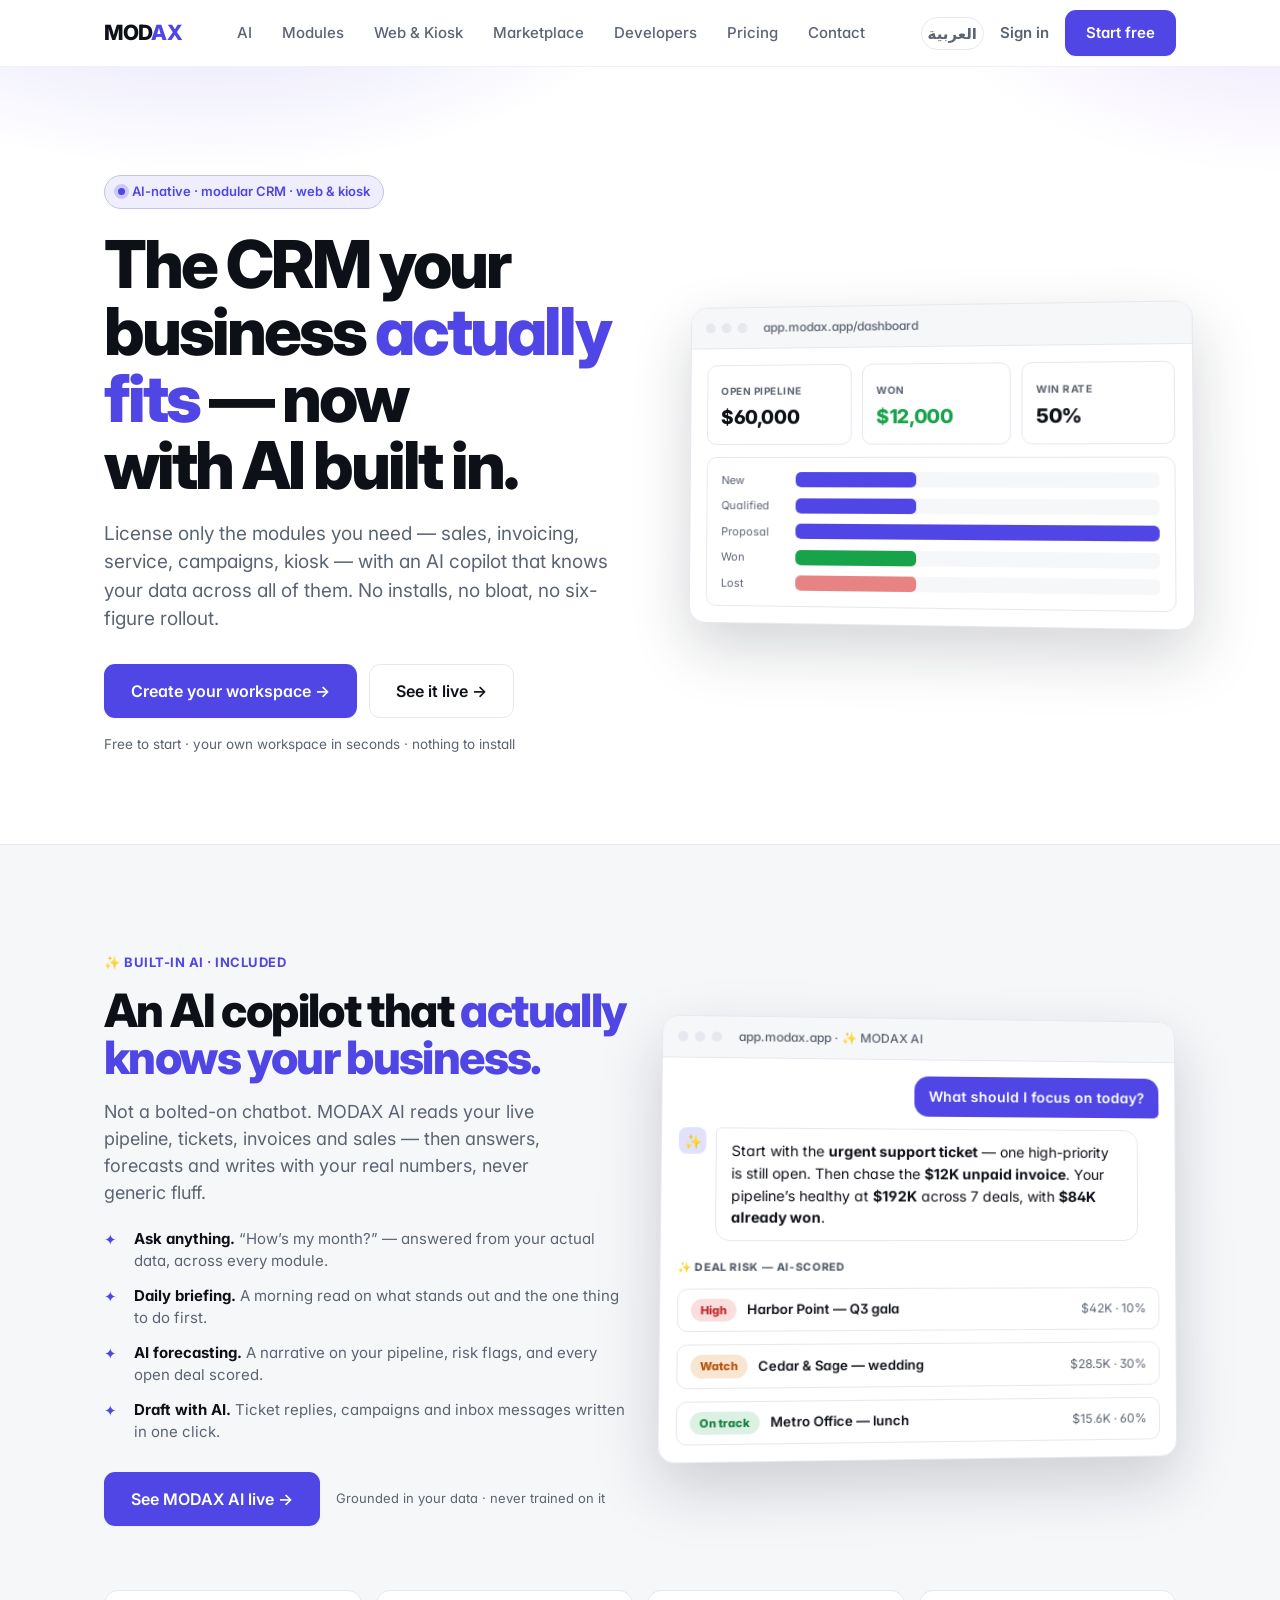
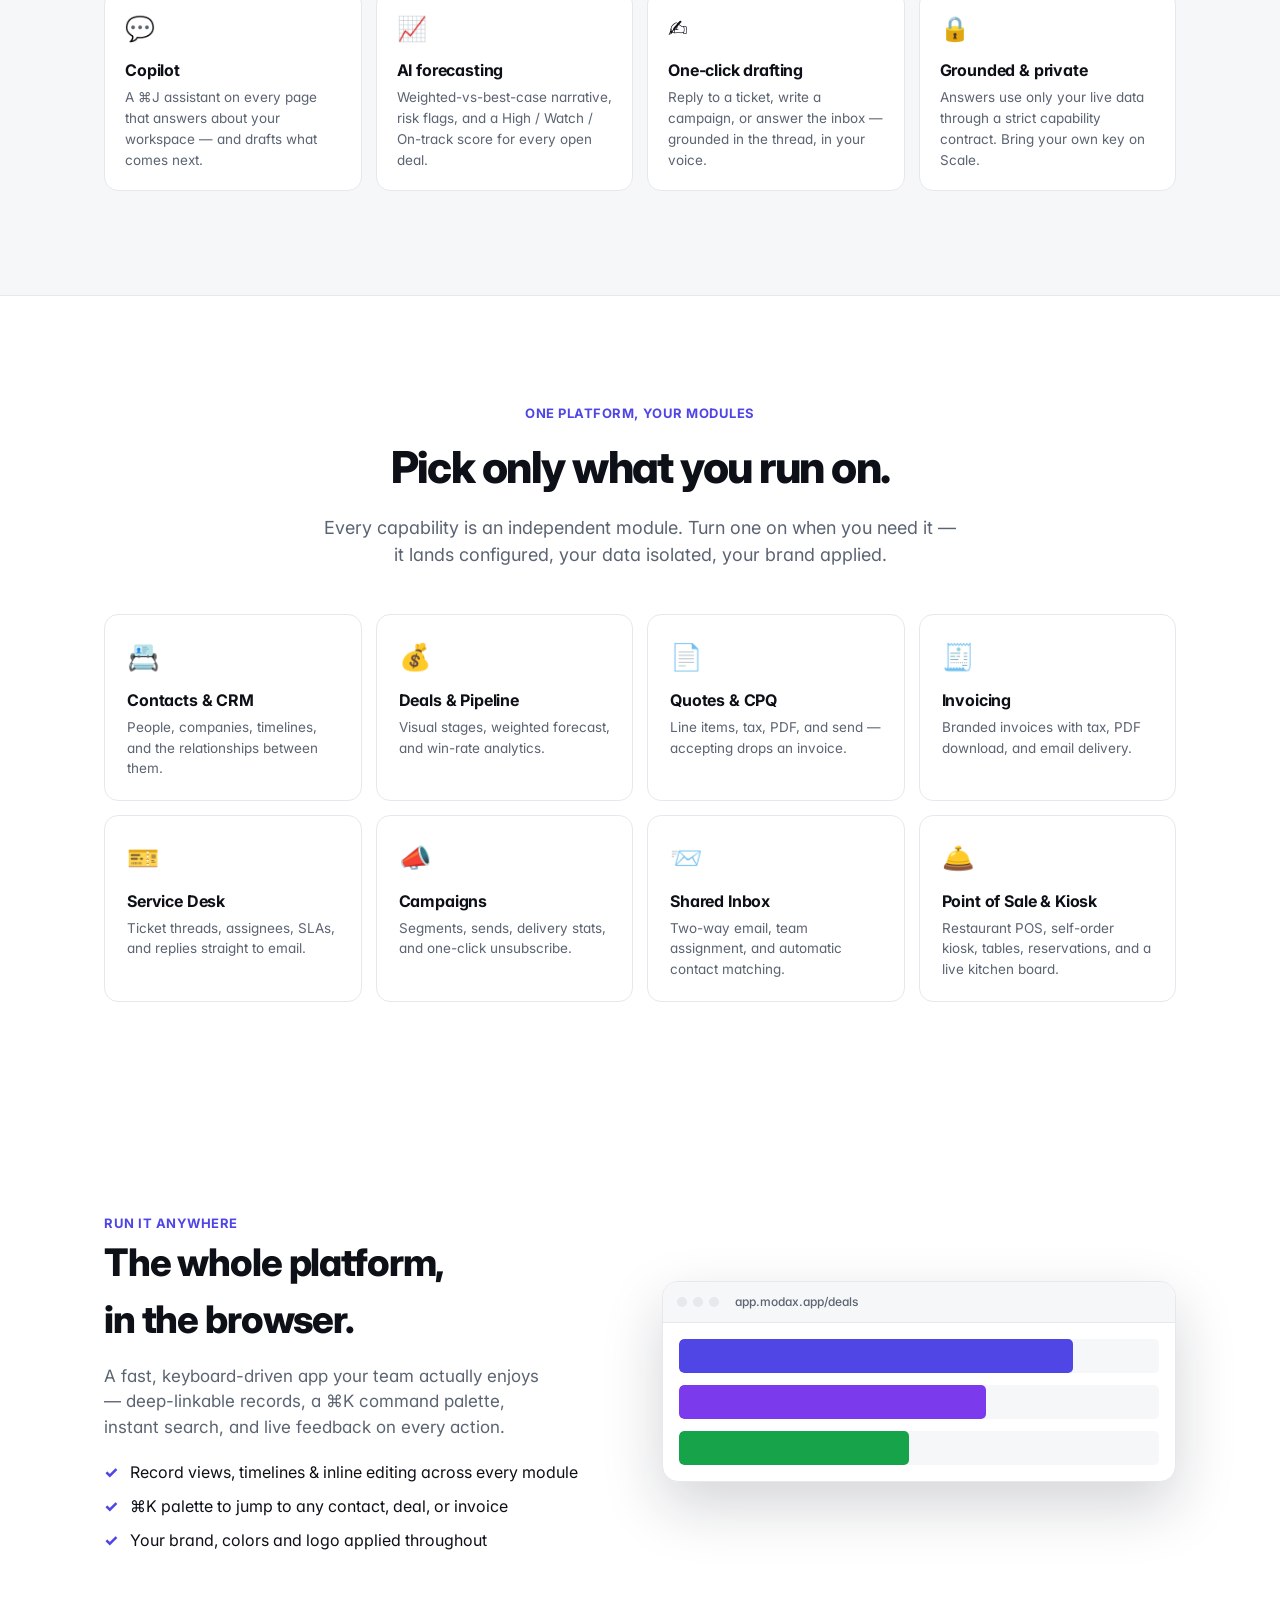
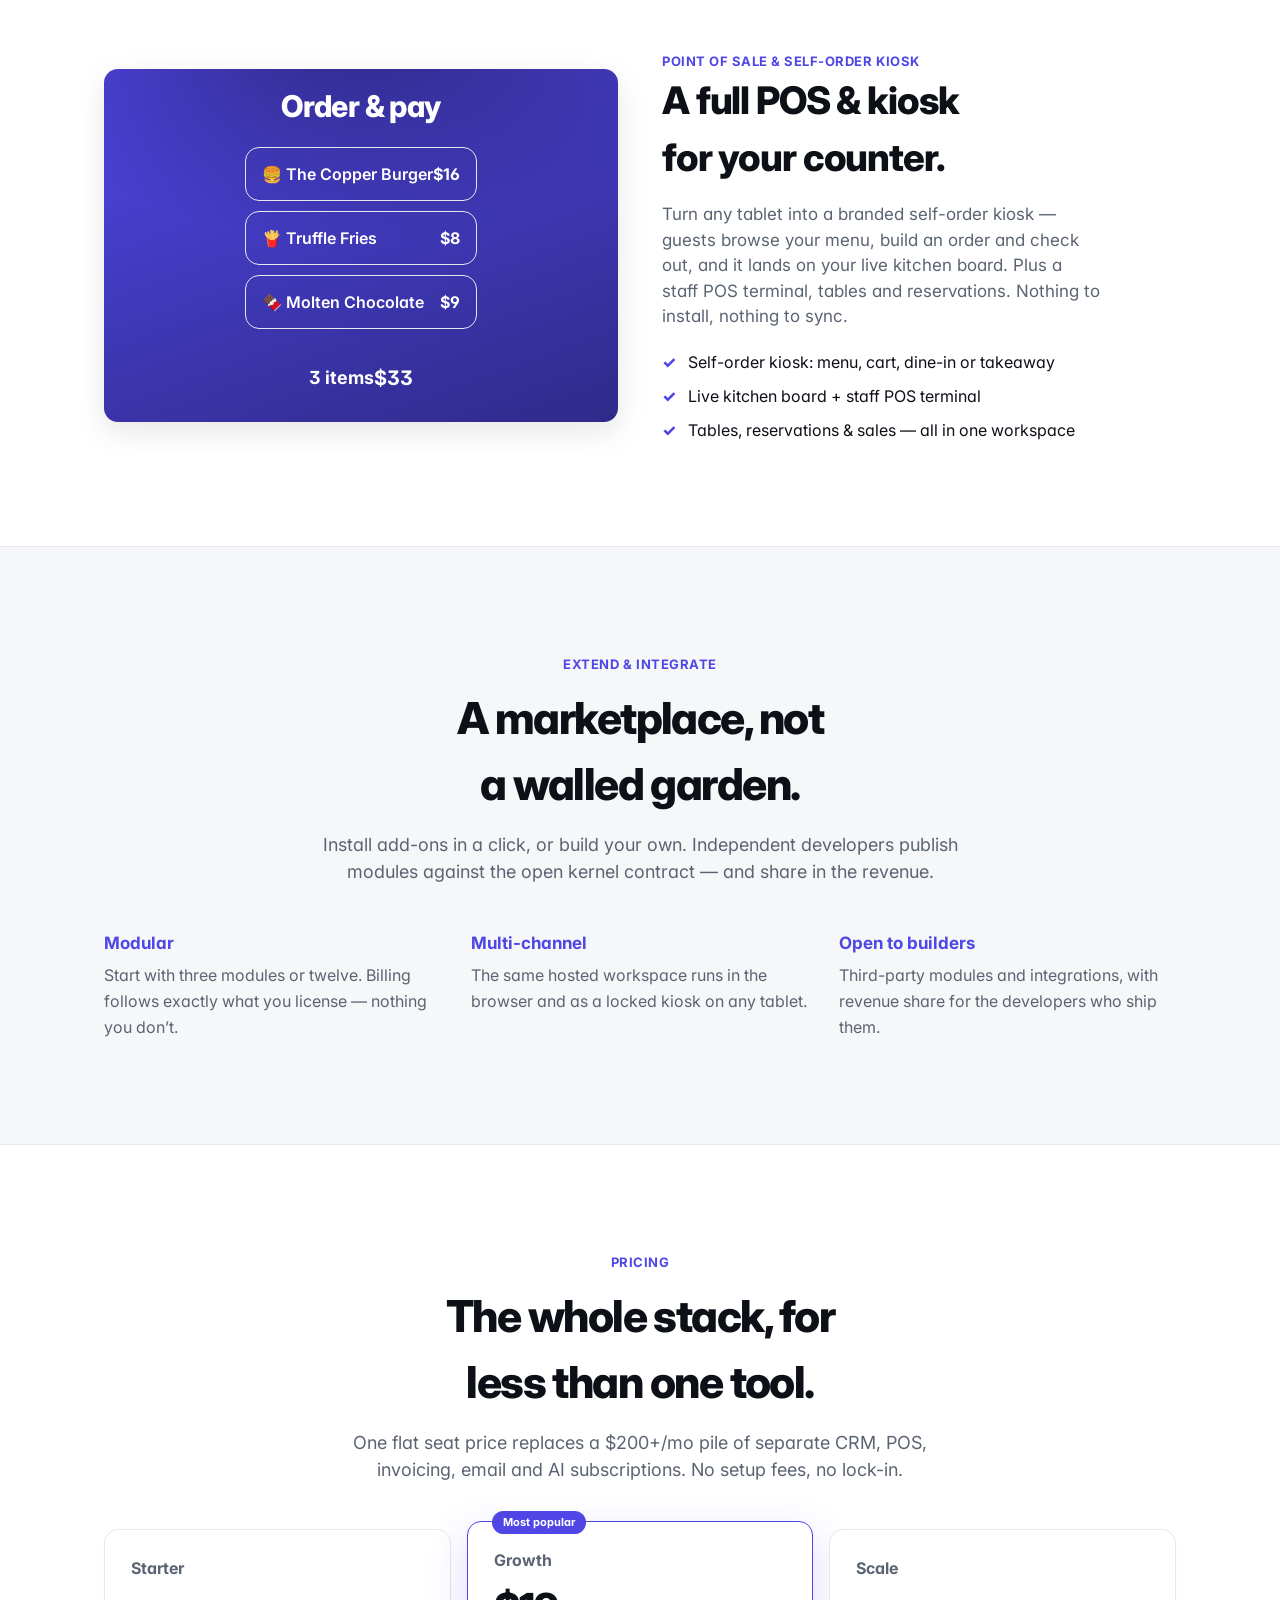
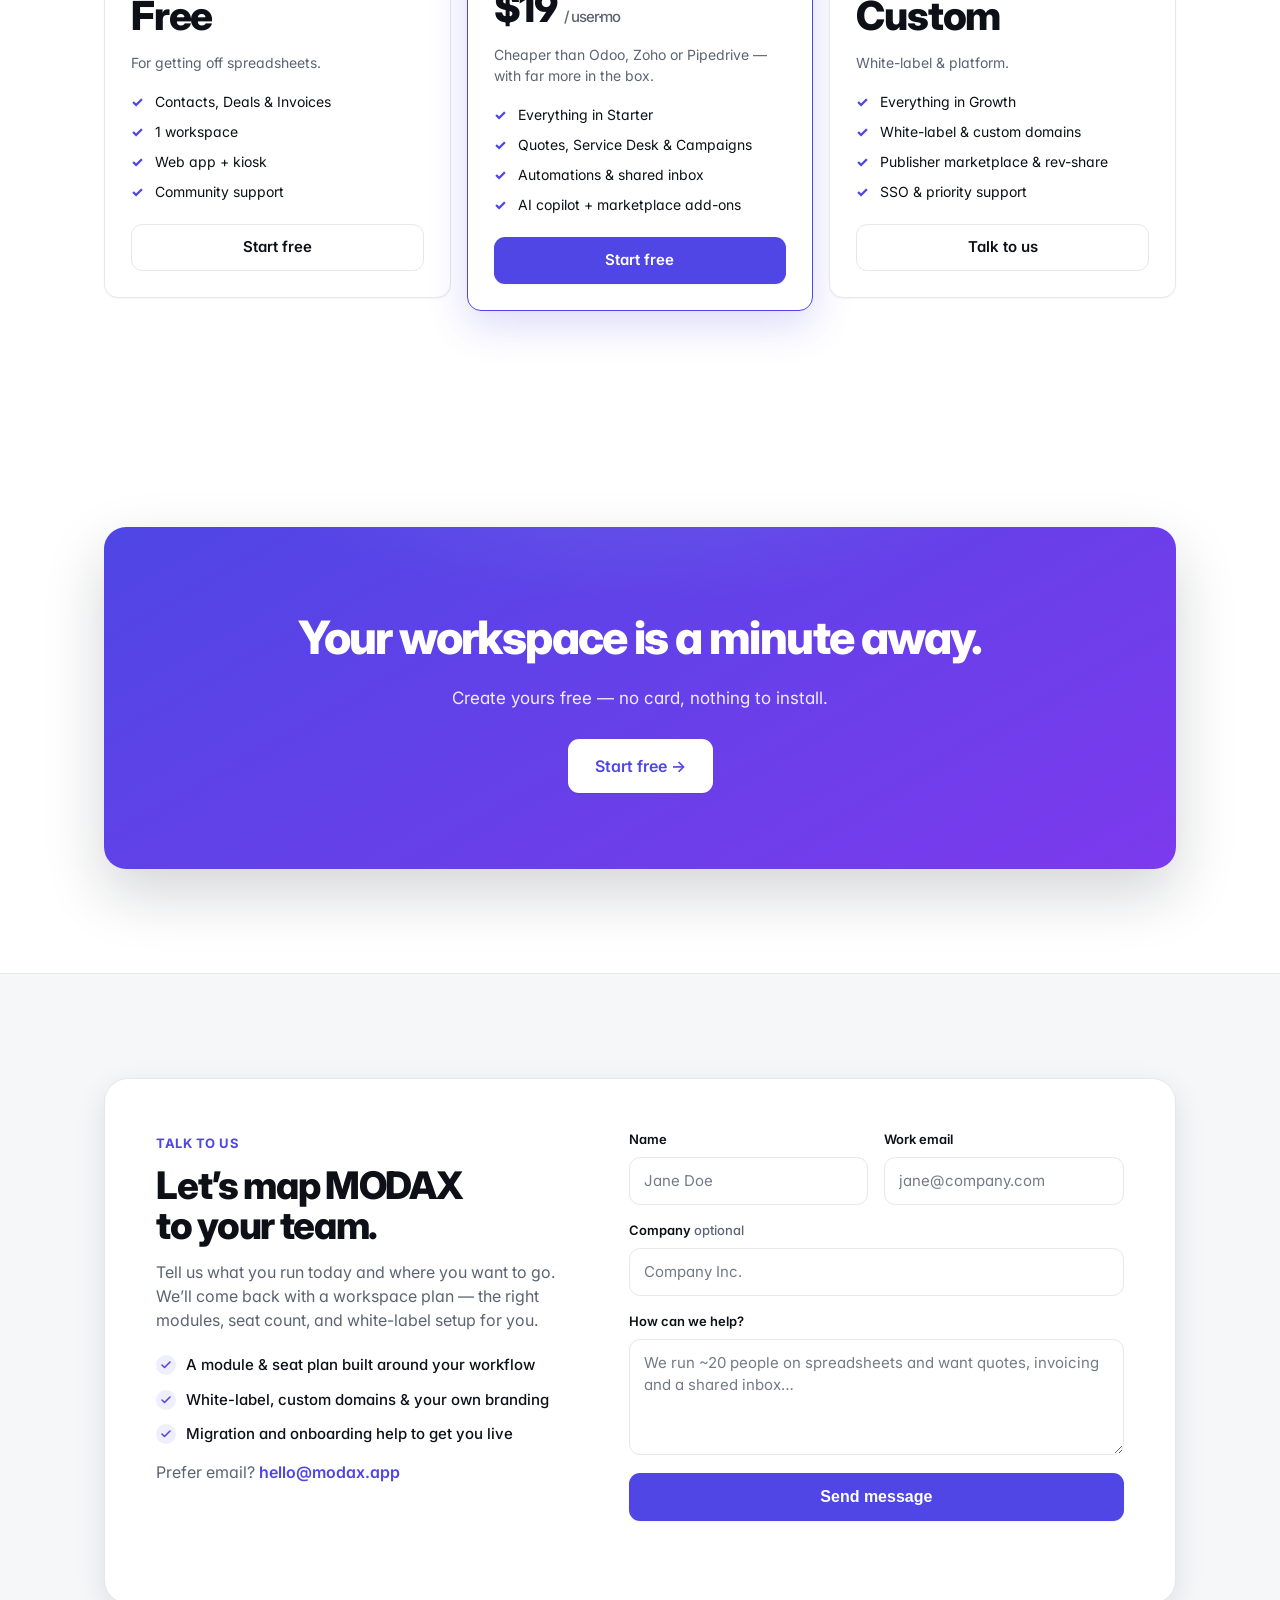
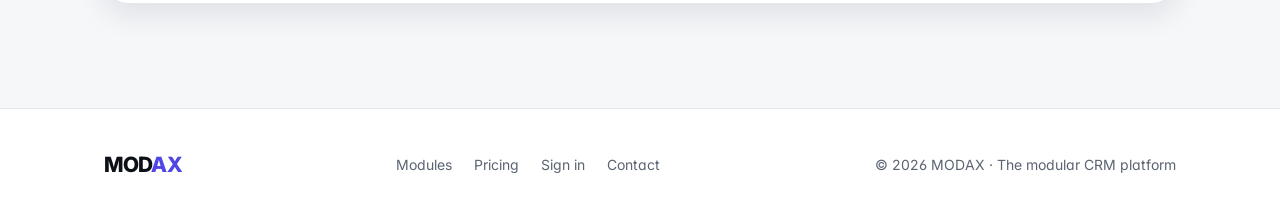
==== index.html @ 235ef5c6 "feat(cms): per-locale injection + pricing/image tags (EN + AR) - Tag pricing tiers (name/price/tagli" ====
<!doctype html>
<html lang="en">
<head>
  <meta charset="utf-8" />
  <meta name="viewport" content="width=device-width, initial-scale=1" />
  <title>MODAX — The AI-native modular CRM your business actually fits</title>
  <meta name="description" content="MODAX is a hosted, modular CRM with AI built in — a copilot, daily briefings, AI forecasting and one-click drafting, all grounded in your real data. License only the modules you need: sales, invoicing, service, campaigns, kiosk. Web or branded kiosk. No installs." />
  <link rel="icon" href="/favicon.svg" type="image/svg+xml" />
  <link rel="preconnect" href="https://fonts.googleapis.com" />
  <link rel="preconnect" href="https://fonts.gstatic.com" crossorigin />
  <link href="https://fonts.googleapis.com/css2?family=Inter:wght@400;500;600;700;800&display=swap" rel="stylesheet" />
  <link rel="stylesheet" href="/styles.css?v=ar1" />
  <link rel="alternate" hreflang="en" href="https://modax.app/" />
  <link rel="alternate" hreflang="ar" href="https://modax.app/ar/" />
  <link rel="alternate" hreflang="x-default" href="https://modax.app/" />
  <meta property="og:type" content="website" />
  <meta property="og:url" content="https://modax.app/" />
  <meta property="og:title" content="MODAX — The AI-native modular CRM your business actually fits" data-cms-attr="content:meta.ogTitle" />
  <meta property="og:description" content="A hosted, modular CRM with AI built in — copilot, daily briefings, AI forecasting and one-click drafting, grounded in your real data. License only the modules you need." data-cms-attr="content:meta.ogDescription" />
  <meta property="og:image" content="" data-cms-attr="content:meta.ogImage" />
  <meta name="twitter:image" content="" data-cms-attr="content:meta.ogImage" />
  <meta name="twitter:card" content="summary_large_image" />
  <meta name="theme-color" content="#4f46e5" />
</head>
<body>
  <!-- NAV -->
  <header class="nav">
    <div class="wrap nav-in">
      <a href="/" class="logo">MOD<b>AX</b></a>
      <nav class="nav-links">
        <a href="#ai">AI</a>
        <a href="#modules">Modules</a>
        <a href="#surfaces">Web &amp; Kiosk</a>
        <a href="#marketplace">Marketplace</a>
        <a href="https://app.modax.app/developers">Developers</a>
        <a href="#pricing">Pricing</a>
        <a href="#contact">Contact</a>
      </nav>
      <div class="nav-actions">
        <a class="link lang-switch" href="/ar/" hreflang="ar" lang="ar">العربية</a>
        <a class="link" href="https://app.modax.app/signin">Sign in</a>
        <a class="btn btn-primary" href="https://app.modax.app/signup">Start free</a>
      </div>
    </div>
  </header>

  <!-- HERO -->
  <section class="hero">
    <div class="wrap hero-grid">
      <div>
        <span class="badge"><span class="dot"></span> <span data-cms="hero.badge">AI-native · modular CRM · web &amp; kiosk</span></span>
        <h1 class="hero-h" data-cms="hero.title">The CRM your business <em>actually fits</em> — now with AI built in.</h1>
        <p class="hero-sub" data-cms="hero.sub">License only the modules you need — sales, invoicing, service, campaigns, kiosk — with an AI copilot that knows your data across all of them. No installs, no bloat, no six-figure rollout.</p>
        <div class="hero-cta">
          <a class="btn btn-primary btn-lg" href="https://app.modax.app/signup" data-cms="hero.ctaPrimary">Create your workspace →</a>
          <a class="btn btn-ghost btn-lg" href="https://app.modax.app/try" data-cms="hero.ctaSecondary">See it live →</a>
        </div>
        <p class="hero-note" data-cms="hero.note">Free to start · your own workspace in seconds · nothing to install</p>
      </div>

      <!-- product mock -->
      <div class="frame" aria-hidden="true">
        <div class="frame-bar"><i></i><i></i><i></i><span class="url">app.modax.app/dashboard</span></div>
        <div class="frame-body">
          <div class="mock-stats">
            <div class="mock-stat"><span>Open pipeline</span><b>$60,000</b></div>
            <div class="mock-stat"><span>Won</span><b style="color:#16a34a">$12,000</b></div>
            <div class="mock-stat"><span>Win rate</span><b>50%</b></div>
          </div>
          <div class="mock-chart">
            <div class="mock-bar"><span>New</span><div class="track"><div class="fill" style="width:34%"></div></div></div>
            <div class="mock-bar"><span>Qualified</span><div class="track"><div class="fill" style="width:34%"></div></div></div>
            <div class="mock-bar"><span>Proposal</span><div class="track"><div class="fill" style="width:100%"></div></div></div>
            <div class="mock-bar"><span>Won</span><div class="track"><div class="fill win" style="width:34%"></div></div></div>
            <div class="mock-bar"><span>Lost</span><div class="track"><div class="fill lost" style="width:34%"></div></div></div>
          </div>
        </div>
      </div>
    </div>
  </section>

  <!-- MODAX AI -->
  <section id="ai" class="ai-sec">
    <div class="wrap ai-grid">
      <div class="ai-copy">
        <span class="eyebrow">✨ Built-in AI · included</span>
        <h2 data-cms="ai.title">An AI copilot that <em>actually knows your business.</em></h2>
        <p data-cms="ai.body">Not a bolted-on chatbot. MODAX AI reads your live pipeline, tickets, invoices and sales — then answers, forecasts and writes with your real numbers, never generic fluff.</p>
        <ul class="ai-list">
          <li><b>Ask anything.</b> “How’s my month?” — answered from your actual data, across every module.</li>
          <li><b>Daily briefing.</b> A morning read on what stands out and the one thing to do first.</li>
          <li><b>AI forecasting.</b> A narrative on your pipeline, risk flags, and every open deal scored.</li>
          <li><b>Draft with AI.</b> Ticket replies, campaigns and inbox messages written in one click.</li>
        </ul>
        <div class="ai-cta">
          <a class="btn btn-primary btn-lg" href="https://app.modax.app/try">See MODAX AI live →</a>
          <span class="ai-cta-note">Grounded in your data · never trained on it</span>
        </div>
      </div>

      <div class="ai-visual" aria-hidden="true">
        <div class="frame ai-frame">
          <div class="frame-bar"><i></i><i></i><i></i><span class="url">app.modax.app · ✨ MODAX AI</span></div>
          <div class="frame-body ai-chat">
            <div class="ai-msg user"><span class="ai-ubub">What should I focus on today?</span></div>
            <div class="ai-msg bot">
              <span class="ai-ava">✨</span>
              <div class="ai-bubble">Start with the <b>urgent support ticket</b> — one high-priority is still open. Then chase the <b>$12K unpaid invoice</b>. Your pipeline’s healthy at <b>$192K</b> across 7 deals, with <b>$84K already won</b>.</div>
            </div>
            <div class="ai-mini-head">✨ Deal risk — AI-scored</div>
            <div class="ai-risk"><span class="ai-pill high">High</span><span class="ai-risk-name">Harbor Point — Q3 gala</span><span class="ai-risk-meta">$42K · 10%</span></div>
            <div class="ai-risk"><span class="ai-pill med">Watch</span><span class="ai-risk-name">Cedar &amp; Sage — wedding</span><span class="ai-risk-meta">$28.5K · 30%</span></div>
            <div class="ai-risk"><span class="ai-pill low">On track</span><span class="ai-risk-name">Metro Office — lunch</span><span class="ai-risk-meta">$15.6K · 60%</span></div>
          </div>
        </div>
      </div>
    </div>

    <div class="wrap ai-cards">
      <div class="ai-card"><div class="ai-card-ico">💬</div><h3>Copilot</h3><p>A ⌘J assistant on every page that answers about your workspace — and drafts what comes next.</p></div>
      <div class="ai-card"><div class="ai-card-ico">📈</div><h3>AI forecasting</h3><p>Weighted-vs-best-case narrative, risk flags, and a High / Watch / On-track score for every open deal.</p></div>
      <div class="ai-card"><div class="ai-card-ico">✍️</div><h3>One-click drafting</h3><p>Reply to a ticket, write a campaign, or answer the inbox — grounded in the thread, in your voice.</p></div>
      <div class="ai-card"><div class="ai-card-ico">🔒</div><h3>Grounded &amp; private</h3><p>Answers use only your live data through a strict capability contract. Bring your own key on Scale.</p></div>
    </div>
  </section>

  <!-- MODULES -->
  <section id="modules">
    <div class="wrap">
      <div class="s-head reveal">
        <span class="eyebrow">One platform, your modules</span>
        <h2 data-cms="modules.title">Pick only what you run on.</h2>
        <p data-cms="modules.sub">Every capability is an independent module. Turn one on when you need it — it lands configured, your data isolated, your brand applied.</p>
      </div>
      <div class="mods">
        <div class="mod reveal"><div class="ico">📇</div><h3>Contacts &amp; CRM</h3><p>People, companies, timelines, and the relationships between them.</p></div>
        <div class="mod reveal"><div class="ico">💰</div><h3>Deals &amp; Pipeline</h3><p>Visual stages, weighted forecast, and win-rate analytics.</p></div>
        <div class="mod reveal"><div class="ico">📄</div><h3>Quotes &amp; CPQ</h3><p>Line items, tax, PDF, and send — accepting drops an invoice.</p></div>
        <div class="mod reveal"><div class="ico">🧾</div><h3>Invoicing</h3><p>Branded invoices with tax, PDF download, and email delivery.</p></div>
        <div class="mod reveal"><div class="ico">🎫</div><h3>Service Desk</h3><p>Ticket threads, assignees, SLAs, and replies straight to email.</p></div>
        <div class="mod reveal"><div class="ico">📣</div><h3>Campaigns</h3><p>Segments, sends, delivery stats, and one-click unsubscribe.</p></div>
        <div class="mod reveal"><div class="ico">📨</div><h3>Shared Inbox</h3><p>Two-way email, team assignment, and automatic contact matching.</p></div>
        <div class="mod reveal"><div class="ico">🛎️</div><h3>Point of Sale &amp; Kiosk</h3><p>Restaurant POS, self-order kiosk, tables, reservations, and a live kitchen board.</p></div>
      </div>
    </div>
  </section>

  <!-- SURFACES: web + kiosk -->
  <section id="surfaces">
    <div class="wrap" style="display:grid;gap:clamp(56px,9vw,96px)">
      <div class="split reveal">
        <div>
          <span class="eyebrow">Run it anywhere</span>
          <h2 data-cms="surfaces.webTitle">The whole platform, in the browser.</h2>
          <p>A fast, keyboard-driven app your team actually enjoys — deep-linkable records, a ⌘K command palette, instant search, and live feedback on every action.</p>
          <ul>
            <li>Record views, timelines &amp; inline editing across every module</li>
            <li>⌘K palette to jump to any contact, deal, or invoice</li>
            <li>Your brand, colors and logo applied throughout</li>
          </ul>
        </div>
        <div class="frame" style="transform:none" aria-hidden="true">
          <div class="frame-bar"><i></i><i></i><i></i><span class="url">app.modax.app/deals</span></div>
          <div class="frame-body">
            <div class="mock-bar" style="grid-template-columns:1fr"><div class="track" style="height:34px"><div class="fill" style="width:82%"></div></div></div>
            <div class="mock-bar" style="grid-template-columns:1fr"><div class="track" style="height:34px"><div class="fill" style="width:64%;background:var(--accent-2)"></div></div></div>
            <div class="mock-bar" style="grid-template-columns:1fr"><div class="track" style="height:34px"><div class="fill win" style="width:48%"></div></div></div>
          </div>
        </div>
      </div>

      <div class="split alt reveal">
        <div>
          <span class="eyebrow">Point of sale &amp; self-order kiosk</span>
          <h2 data-cms="surfaces.posTitle">A full POS &amp; kiosk for your counter.</h2>
          <p>Turn any tablet into a branded self-order kiosk — guests browse your menu, build an order and check out, and it lands on your live kitchen board. Plus a staff POS terminal, tables and reservations. Nothing to install, nothing to sync.</p>
          <ul>
            <li>Self-order kiosk: menu, cart, dine-in or takeaway</li>
            <li>Live kitchen board + staff POS terminal</li>
            <li>Tables, reservations &amp; sales — all in one workspace</li>
          </ul>
        </div>
        <div class="kiosk-vis kiosk-vis-order" aria-hidden="true">
          <div class="q">Order &amp; pay</div>
          <div class="ko-mini">
            <div class="ko-mini-row"><span>🍔 The Copper Burger</span><b>$16</b></div>
            <div class="ko-mini-row"><span>🍟 Truffle Fries</span><b>$8</b></div>
            <div class="ko-mini-row"><span>🍫 Molten Chocolate</span><b>$9</b></div>
          </div>
          <div class="ko-mini-cart">3 items<b>$33</b></div>
        </div>
      </div>
    </div>
  </section>

  <!-- MARKETPLACE -->
  <section id="marketplace" class="market">
    <div class="wrap">
      <div class="s-head reveal">
        <span class="eyebrow">Extend &amp; integrate</span>
        <h2 data-cms="marketplace.title">A marketplace, not a walled garden.</h2>
        <p data-cms="marketplace.body">Install add-ons in a click, or build your own. Independent developers publish modules against the open kernel contract — and share in the revenue.</p>
      </div>
      <div class="market-grid">
        <div class="v reveal"><b>Modular</b><p>Start with three modules or twelve. Billing follows exactly what you license — nothing you don’t.</p></div>
        <div class="v reveal"><b>Multi-channel</b><p>The same hosted workspace runs in the browser and as a locked kiosk on any tablet.</p></div>
        <div class="v reveal"><b>Open to builders</b><p>Third-party modules and integrations, with revenue share for the developers who ship them.</p></div>
      </div>
    </div>
  </section>

  <!-- PRICING -->
  <section id="pricing">
    <div class="wrap">
      <div class="s-head reveal">
        <span class="eyebrow">Pricing</span>
        <h2 data-cms="pricing.title">The whole stack, for less than one tool.</h2>
        <p data-cms="pricing.sub">One flat seat price replaces a $200+/mo pile of separate CRM, POS, invoicing, email and AI subscriptions. No setup fees, no lock-in.</p>
      </div>
      <div class="tiers">
        <div class="tier reveal">
          <div class="name" data-cms="pricing.t1.name">Starter</div>
          <div class="price" data-cms="pricing.t1.price">Free</div>
          <div class="tl" data-cms="pricing.t1.tagline">For getting off spreadsheets.</div>
          <ul data-cms-list="pricing.t1.features"><li>Contacts, Deals &amp; Invoices</li><li>1 workspace</li><li>Web app + kiosk</li><li>Community support</li></ul>
          <a class="btn btn-ghost" href="https://app.modax.app/signup" data-cms="pricing.t1.cta">Start free</a>
        </div>
        <div class="tier hot reveal">
          <div class="tag">Most popular</div>
          <div class="name" data-cms="pricing.t2.name">Growth</div>
          <div class="price"><span id="growthAmt">$19</span> <em>/ user·mo</em></div>
          <div class="tl" data-cms="pricing.t2.tagline">Cheaper than Odoo, Zoho or Pipedrive — with far more in the box.</div>
          <ul data-cms-list="pricing.t2.features"><li>Everything in Starter</li><li>Quotes, Service Desk &amp; Campaigns</li><li>Automations &amp; shared inbox</li><li>AI copilot + marketplace add-ons</li></ul>
          <a class="btn btn-primary" href="https://app.modax.app/signup" data-cms="pricing.t2.cta">Start free</a>
        </div>
        <div class="tier reveal">
          <div class="name" data-cms="pricing.t3.name">Scale</div>
          <div class="price" data-cms="pricing.t3.price">Custom</div>
          <div class="tl" data-cms="pricing.t3.tagline">White-label &amp; platform.</div>
          <ul data-cms-list="pricing.t3.features"><li>Everything in Growth</li><li>White-label &amp; custom domains</li><li>Publisher marketplace &amp; rev-share</li><li>SSO &amp; priority support</li></ul>
          <a class="btn btn-ghost" href="#contact" data-cms="pricing.t3.cta">Talk to us</a>
        </div>
      </div>
    </div>
  </section>

  <!-- FINAL CTA -->
  <section class="final">
    <div class="wrap">
      <div class="final-card reveal">
        <h2 data-cms="final.title">Your workspace is a minute away.</h2>
        <p data-cms="final.sub">Create yours free — no card, nothing to install.</p>
        <a class="btn btn-primary btn-lg" href="https://app.modax.app/signup" data-cms="final.cta">Start free →</a>
      </div>
    </div>
  </section>

  <!-- CONTACT -->
  <section id="contact" class="contact-sec">
    <div class="wrap">
      <div class="contact-card reveal">
        <div class="contact-copy">
          <span class="eyebrow">Talk to us</span>
          <h2 data-cms="contact.title">Let&rsquo;s map MODAX to your team.</h2>
          <p>Tell us what you run today and where you want to go. We&rsquo;ll come back with a workspace plan &mdash; the right modules, seat count, and white-label setup for you.</p>
          <ul class="contact-points">
            <li>A module &amp; seat plan built around your workflow</li>
            <li>White-label, custom domains &amp; your own branding</li>
            <li>Migration and onboarding help to get you live</li>
          </ul>
          <p class="contact-alt">Prefer email? <a href="mailto:hello@modax.app">hello@modax.app</a></p>
        </div>
        <form class="contact-form" id="contactForm" novalidate>
          <div class="cf-grid">
            <label class="cf-field">
              <span>Name</span>
              <input name="name" type="text" autocomplete="name" required maxlength="120" placeholder="Jane Doe" />
            </label>
            <label class="cf-field">
              <span>Work email</span>
              <input name="email" type="email" autocomplete="email" required maxlength="160" placeholder="jane@company.com" />
            </label>
          </div>
          <label class="cf-field">
            <span>Company <em>optional</em></span>
            <input name="company" type="text" autocomplete="organization" maxlength="120" placeholder="Company Inc." />
          </label>
          <label class="cf-field">
            <span>How can we help?</span>
            <textarea name="message" rows="4" maxlength="2000" placeholder="We run ~20 people on spreadsheets and want quotes, invoicing and a shared inbox&hellip;"></textarea>
          </label>
          <button type="submit" class="btn btn-primary btn-lg cf-submit">Send message</button>
          <p class="cf-status" id="cfStatus" role="status" aria-live="polite"></p>
        </form>
      </div>
    </div>
  </section>

  <!-- FOOTER -->
  <footer>
    <div class="wrap foot-in">
      <a href="/" class="logo">MOD<b>AX</b></a>
      <div class="foot-links">
        <a href="#modules">Modules</a>
        <a href="#pricing">Pricing</a>
        <a href="https://app.modax.app/signin">Sign in</a>
        <a href="#contact">Contact</a>
      </div>
      <span>© <span id="yr">2026</span> MODAX · The modular CRM platform</span>
    </div>
  </footer>

  <script>
    document.getElementById('yr').textContent = new Date().getFullYear();

    // Contact form → api.modax.app/public/contact (CORS-allowlisted).
    (function () {
      var form = document.getElementById('contactForm');
      if (!form) return;
      var status = document.getElementById('cfStatus');
      function setStatus(msg, kind) { status.textContent = msg; status.className = 'cf-status' + (kind ? ' ' + kind : ''); }
      form.addEventListener('submit', async function (e) {
        e.preventDefault();
        var btn = form.querySelector('.cf-submit');
        var d = Object.fromEntries(new FormData(form).entries());
        if (!d.name || !d.email) { setStatus('Please add your name and email.', 'err'); return; }
        setStatus('', '');
        btn.disabled = true; btn.textContent = 'Sending…';
        try {
          var r = await fetch('https://api.modax.app/public/contact', {
            method: 'POST',
            headers: { 'Content-Type': 'application/json' },
            body: JSON.stringify({
              name: d.name, email: d.email,
              company: d.company || undefined,
              message: d.message || undefined,
              source: 'modax.app/contact',
            }),
          });
          if (!r.ok) throw new Error(String(r.status));
          form.reset();
          setStatus('Thanks — we’ll be in touch within one business day.', 'ok');
        } catch (err) {
          setStatus('Something went wrong. Email us at hello@modax.app and we’ll sort it out.', 'err');
        } finally {
          btn.disabled = false; btn.textContent = 'Send message';
        }
      });
    })();
  </script>
<script>
/* Localize the Growth plan price to the visitor's currency (IP -> country). */
(function(){
  var P={USD:"$19",EUR:"€18",GBP:"£15",AED:"AED 69",SAR:"SAR 71",KWD:"KWD 5.750",QAR:"QAR 69",BHD:"BHD 7.200",OMR:"OMR 7.300",EGP:"EGP 590",JOD:"JOD 13.50",INR:"₹1,600",PKR:"₨5,300",TRY:"₺650",CAD:"C$26",AUD:"A$29"};
  var C={US:"USD",AE:"AED",SA:"SAR",KW:"KWD",QA:"QAR",BH:"BHD",OM:"OMR",EG:"EGP",JO:"JOD",IN:"INR",PK:"PKR",TR:"TRY",CA:"CAD",AU:"AUD",GB:"GBP",DE:"EUR",FR:"EUR",ES:"EUR",IT:"EUR",NL:"EUR",IE:"EUR",PT:"EUR",AT:"EUR",BE:"EUR",FI:"EUR",GR:"EUR",LU:"EUR",CY:"EUR",MT:"EUR",SK:"EUR",SI:"EUR",EE:"EUR",LV:"EUR",LT:"EUR",HR:"EUR"};
  function set(cc){var el=document.getElementById("growthAmt");if(!el)return;el.textContent=P[(cc&&C[cc])||"USD"]||P.USD;}
  var cached=null;try{cached=JSON.parse(localStorage.getItem("modax_geo")||"null");}catch(e){}
  if(cached&&cached.c&&(Date.now()-cached.t)<6048e5){set(cached.c);}
  fetch("/geo").then(function(r){return r.json();}).then(function(d){var cc=(d.country||"").toUpperCase();try{localStorage.setItem("modax_geo",JSON.stringify({c:cc,t:Date.now()}));}catch(e){}set(cc);}).catch(function(){if(!cached){var m=/[-_]([A-Za-z]{2})$/.exec(navigator.language||"");set(m?m[1].toUpperCase():null);}});
})();
</script>
</body>
</html>
---- styles.css ----
/* MODAX — modax.app marketing site. Self-contained, no build step. */
:root {
  --accent: #4f46e5;
  --accent-2: #7c3aed;
  --bg: #ffffff;
  --bg-2: #f6f7f9;
  --panel: #ffffff;
  --border: #e6e8ee;
  --ink: #0d1017;
  --muted: #5b6472;
  --accent-soft: rgba(79, 70, 229, 0.09);
  --radius: 14px;
  --radius-sm: 10px;
  --shadow-sm: 0 1px 2px rgba(16, 24, 40, .05);
  --shadow-md: 0 10px 30px rgba(16, 24, 40, .10);
  --shadow-lg: 0 24px 60px rgba(16, 24, 40, .18);
  --ease: cubic-bezier(.22, 1, .36, 1);
  --ease-expo: cubic-bezier(.16, 1, .3, 1);
  --maxw: 1120px;
  color-scheme: light;
}
/* Light-first: MODAX presents as a clean, bright product. The marketing site
   stays light for every visitor (no auto-dark on dark-OS machines). */
* { box-sizing: border-box; margin: 0; padding: 0; }
html { scroll-behavior: smooth; -webkit-text-size-adjust: 100%; }
body {
  font-family: 'Inter', system-ui, -apple-system, 'Segoe UI', Roboto, Helvetica, Arial, sans-serif;
  background: var(--bg); color: var(--ink); line-height: 1.5; -webkit-font-smoothing: antialiased;
  font-feature-settings: 'cv11', 'ss01'; overflow-x: hidden;
}
a { color: inherit; text-decoration: none; }
.wrap { max-width: var(--maxw); margin: 0 auto; padding: 0 24px; }

/* buttons */
.btn { display: inline-flex; align-items: center; gap: 8px; font-weight: 600; font-size: 15px;
  border-radius: 11px; padding: 11px 20px; cursor: pointer; border: 1px solid transparent;
  transition: transform .12s var(--ease), box-shadow .18s var(--ease), background .18s var(--ease), border-color .18s var(--ease); }
.btn-primary { background: var(--accent); color: #fff; box-shadow: var(--shadow-sm); }
.btn-primary:hover { transform: translateY(-1px); box-shadow: 0 10px 26px color-mix(in srgb, var(--accent) 36%, transparent); }
.btn-ghost { background: transparent; color: var(--ink); border-color: var(--border); }
.btn-ghost:hover { border-color: color-mix(in srgb, var(--accent) 45%, var(--border)); background: color-mix(in srgb, var(--accent) 5%, transparent); }
.btn-lg { padding: 14px 26px; font-size: 16px; }

/* logo */
.logo { font-size: 21px; font-weight: 800; letter-spacing: -.04em; color: var(--ink); }
.logo b { color: var(--accent); font-weight: 800; }

/* nav */
.nav { position: sticky; top: 0; z-index: 50; backdrop-filter: saturate(1.5) blur(12px);
  background: color-mix(in srgb, var(--bg) 78%, transparent); border-bottom: 1px solid color-mix(in srgb, var(--border) 55%, transparent); }
.nav-in { display: flex; align-items: center; justify-content: space-between; height: 66px; }
.nav-links { display: flex; gap: 30px; align-items: center; }
.nav-links a { color: var(--muted); font-weight: 500; font-size: 15px; transition: color .15s var(--ease); }
.nav-links a:hover { color: var(--ink); }
.nav-actions { display: flex; gap: 10px; align-items: center; }
.nav-actions .link { color: var(--muted); font-weight: 600; font-size: 15px; padding: 8px 6px; }
.nav-actions .link:hover { color: var(--ink); }

/* hero */
.hero { position: relative; padding: clamp(56px, 10vw, 108px) 0 clamp(48px, 8vw, 90px); overflow: hidden; }
.hero::before { content: ''; position: absolute; inset: -20% -10% auto -10%; height: 640px; z-index: 0; pointer-events: none;
  background: radial-gradient(720px 380px at 22% 0, color-mix(in srgb, var(--accent) 22%, transparent), transparent 68%),
              radial-gradient(560px 320px at 92% 8%, color-mix(in srgb, var(--accent-2) 16%, transparent), transparent 66%); }
.hero-grid { position: relative; z-index: 1; display: grid; grid-template-columns: 1.05fr .95fr; gap: 48px; align-items: center; }
.badge { display: inline-flex; align-items: center; gap: 7px; font-size: 13px; font-weight: 600; color: var(--accent);
  background: var(--accent-soft); border: 1px solid color-mix(in srgb, var(--accent) 24%, var(--border)); padding: 6px 13px; border-radius: 30px; }
.badge .dot { width: 7px; height: 7px; border-radius: 50%; background: var(--accent); box-shadow: 0 0 0 4px color-mix(in srgb, var(--accent) 22%, transparent); }
h1.hero-h { font-size: clamp(38px, 6vw, 66px); font-weight: 820; letter-spacing: -.045em; line-height: 1.02; margin: 22px 0 0; text-wrap: balance; }
h1.hero-h em { font-style: normal; color: var(--accent); }
.hero-sub { font-size: clamp(16px, 2vw, 19px); color: var(--muted); max-width: 34em; margin-top: 20px; }
.hero-cta { display: flex; gap: 12px; flex-wrap: wrap; margin-top: 30px; }
.hero-note { margin-top: 16px; font-size: 13.5px; color: var(--muted); }

/* product mock */
.frame { border: 1px solid var(--border); border-radius: 16px; background: var(--panel); box-shadow: var(--shadow-lg); overflow: hidden;
  transform: perspective(1600px) rotateY(-9deg) rotateX(3deg); transform-origin: left center; }
.frame-bar { display: flex; align-items: center; gap: 6px; padding: 11px 14px; border-bottom: 1px solid var(--border); background: var(--bg-2); }
.frame-bar i { width: 10px; height: 10px; border-radius: 50%; background: var(--border); }
.frame-bar .url { margin-left: 10px; font-size: 12px; color: var(--muted); font-weight: 500; }
.frame-body { padding: 16px; display: grid; gap: 12px; }
.mock-stats { display: grid; grid-template-columns: repeat(3, 1fr); gap: 10px; }
.mock-stat { border: 1px solid var(--border); border-radius: 10px; padding: 11px 13px; background: var(--bg); }
.mock-stat span { font-size: 10px; text-transform: uppercase; letter-spacing: .05em; color: var(--muted); font-weight: 700; }
.mock-stat b { display: block; font-size: 19px; font-weight: 800; letter-spacing: -.02em; margin-top: 3px; }
.mock-chart { border: 1px solid var(--border); border-radius: 10px; padding: 14px; background: var(--bg); display: grid; gap: 9px; }
.mock-bar { display: grid; grid-template-columns: 64px 1fr; gap: 10px; align-items: center; }
.mock-bar span { font-size: 11px; color: var(--muted); }
.mock-bar .track { height: 15px; border-radius: 5px; background: var(--bg-2); overflow: hidden; }
.mock-bar .fill { height: 100%; border-radius: 5px; background: var(--accent); transform-origin: left; animation: grow 1s var(--ease) both; }
.mock-bar .fill.win { background: #16a34a; } .mock-bar .fill.lost { background: #dc2626; opacity: .55; }
@keyframes grow { from { transform: scaleX(0); } }

/* generic section */
section { padding: clamp(56px, 9vw, 104px) 0; }
.eyebrow { color: var(--accent); font-weight: 700; font-size: 13px; letter-spacing: .04em; text-transform: uppercase; }
.s-head { max-width: 640px; margin: 0 auto 46px; text-align: center; }
.s-head h2 { font-size: clamp(28px, 4.4vw, 44px); font-weight: 800; letter-spacing: -.035em; margin-top: 10px; text-wrap: balance; }
.s-head p { color: var(--muted); font-size: clamp(15px, 1.8vw, 18px); margin-top: 14px; }

/* modules */
.mods { display: grid; grid-template-columns: repeat(auto-fit, minmax(232px, 1fr)); gap: 14px; }
.mod { background: var(--panel); border: 1px solid var(--border); border-radius: var(--radius); padding: 22px; transition: transform .18s var(--ease), box-shadow .18s var(--ease), border-color .18s var(--ease); }
.mod:hover { transform: translateY(-4px); box-shadow: var(--shadow-md); border-color: color-mix(in srgb, var(--accent) 26%, var(--border)); }
.mod .ico { font-size: 26px; }
.mod h3 { font-size: 16px; font-weight: 700; letter-spacing: -.01em; margin: 12px 0 5px; }
.mod p { font-size: 13.5px; color: var(--muted); line-height: 1.5; }

/* split showcase (web + kiosk) */
.split { display: grid; grid-template-columns: 1fr 1fr; gap: 44px; align-items: center; }
.split.alt { direction: rtl; } .split.alt > * { direction: ltr; }
.split h2 { font-size: clamp(26px, 3.6vw, 38px); font-weight: 800; letter-spacing: -.03em; text-wrap: balance; }
.split p { color: var(--muted); font-size: 17px; margin-top: 16px; max-width: 40ch; }
.split ul { list-style: none; margin-top: 20px; display: grid; gap: 10px; }
.split li { position: relative; padding-left: 26px; }
.split li::before { content: '✓'; position: absolute; left: 0; color: var(--accent); font-weight: 800; }
.showcase { border: 1px solid var(--border); border-radius: var(--radius); box-shadow: var(--shadow-md); overflow: hidden; background: var(--panel); }
/* kiosk visual */
.kiosk-vis { aspect-ratio: 16/11; border-radius: var(--radius); display: flex; flex-direction: column; align-items: center; justify-content: center; gap: 26px;
  color: #fff; box-shadow: var(--shadow-md); background: radial-gradient(600px 340px at 50% -10%, color-mix(in srgb, var(--accent) 60%, #000), transparent 62%), linear-gradient(160deg, var(--accent), color-mix(in srgb, var(--accent) 60%, #000)); }
.kiosk-vis .q { font-size: clamp(20px, 2.6vw, 30px); font-weight: 800; letter-spacing: -.02em; }
.kiosk-faces { display: flex; gap: clamp(6px, 1.4vw, 16px); }
.kiosk-faces span { font-size: clamp(30px, 4vw, 52px); background: rgba(255,255,255,.12); border-radius: 16px; padding: 10px clamp(6px, 1vw, 14px); }

/* marketplace strip */
.market { background: var(--bg-2); border-top: 1px solid var(--border); border-bottom: 1px solid var(--border); }
.market-grid { display: grid; grid-template-columns: repeat(auto-fit, minmax(240px, 1fr)); gap: 30px; margin-top: 8px; }
.market-grid .v b { color: var(--accent); font-size: 17px; font-weight: 700; }
.market-grid .v p { color: var(--muted); margin-top: 7px; line-height: 1.6; }

/* pricing */
.tiers { display: grid; grid-template-columns: repeat(auto-fit, minmax(250px, 1fr)); gap: 16px; align-items: start; }
.tier { position: relative; background: var(--panel); border: 1px solid var(--border); border-radius: var(--radius); padding: 26px; box-shadow: var(--shadow-sm); }
.tier.hot { border-color: var(--accent); box-shadow: 0 14px 40px color-mix(in srgb, var(--accent) 20%, transparent); transform: translateY(-8px); }
.tier .tag { position: absolute; top: -11px; left: 24px; background: var(--accent); color: #fff; font-size: 11px; font-weight: 700; padding: 3px 11px; border-radius: 20px; }
.tier .name { font-weight: 700; color: var(--muted); }
.tier .price { font-size: 40px; font-weight: 820; letter-spacing: -.03em; margin: 6px 0; }
.tier .price em { font-style: normal; font-size: 15px; font-weight: 500; color: var(--muted); }
.tier .tl { color: var(--muted); font-size: 14px; margin-bottom: 18px; }
.tier ul { list-style: none; display: grid; gap: 9px; margin-bottom: 22px; }
.tier li { position: relative; padding-left: 24px; font-size: 14px; }
.tier li::before { content: '✓'; position: absolute; left: 0; color: var(--accent); font-weight: 800; }
.tier .btn { width: 100%; justify-content: center; }

/* final CTA */
.final { text-align: center; }
.final-card { border-radius: 22px; padding: clamp(40px, 7vw, 76px) 24px; color: #fff; position: relative; overflow: hidden;
  background: radial-gradient(700px 300px at 50% -30%, color-mix(in srgb, var(--accent) 70%, #fff 12%), transparent 60%), linear-gradient(150deg, var(--accent), var(--accent-2)); box-shadow: var(--shadow-lg); }
.final-card h2 { font-size: clamp(28px, 4.4vw, 46px); font-weight: 820; letter-spacing: -.035em; text-wrap: balance; }
.final-card p { opacity: .9; margin: 14px 0 28px; font-size: 17px; }
.final-card .btn-primary { background: #fff; color: var(--accent); }
.final-card .btn-primary:hover { box-shadow: 0 12px 30px rgba(0,0,0,.25); }

/* footer */
footer { border-top: 1px solid var(--border); padding: 40px 0; color: var(--muted); }
.foot-in { display: flex; align-items: center; justify-content: space-between; gap: 18px; flex-wrap: wrap; font-size: 14px; }
.foot-links { display: flex; gap: 22px; flex-wrap: wrap; }
.foot-links a:hover { color: var(--ink); }

/* Motion is enhancement only — content is always visible (no JS-gated hiding,
   which breaks in headless/background renderers). One signature entrance on the
   hero; everything else earns motion through hover, not scroll reveals. */
.hero-grid > div:first-child { animation: heroIn .6s var(--ease-expo) both; }
.hero .frame { animation: heroIn .7s .08s var(--ease-expo) both; }
@keyframes heroIn { from { opacity: 0; transform: translateY(16px); } to { opacity: 1; transform: none; } }
.hero .frame { animation-name: heroFrameIn; }
@keyframes heroFrameIn { from { opacity: 0; transform: perspective(1600px) rotateY(-9deg) rotateX(3deg) translateY(16px); } }
@media (max-width: 900px) { @keyframes heroFrameIn { from { opacity: 0; transform: translateY(16px); } } }
@media (prefers-reduced-motion: reduce) { .hero-grid > div:first-child, .hero .frame { animation: none; } }

/* mobile */
.nav-burger { display: none; background: none; border: none; cursor: pointer; }
@media (max-width: 900px) {
  .hero-grid { grid-template-columns: 1fr; gap: 40px; }
  .frame { transform: none; }
  .split, .split.alt { grid-template-columns: 1fr; direction: ltr; gap: 28px; }
}
@media (max-width: 720px) {
  .nav-links { display: none; }
}
@media (prefers-reduced-motion: reduce) {
  * { scroll-behavior: auto; }
  .reveal { opacity: 1; transform: none; transition: none; }
  .mock-bar .fill { animation: none; }
}

/* ============ MODAX AI showcase ============ */
.ai-sec { position: relative; background: var(--bg-2); border-top: 1px solid var(--border); border-bottom: 1px solid var(--border); overflow: hidden; }
.ai-sec::before { content: ''; position: absolute; inset: -30% -10% auto -10%; height: 520px; z-index: 0; pointer-events: none;
  background: radial-gradient(680px 360px at 78% 0, color-mix(in srgb, var(--accent) 20%, transparent), transparent 66%),
              radial-gradient(520px 300px at 10% 12%, color-mix(in srgb, var(--accent-2) 14%, transparent), transparent 64%); }
.ai-grid { position: relative; z-index: 1; display: grid; grid-template-columns: 1.02fr .98fr; gap: 48px; align-items: center; }
.ai-copy h2 { font-size: clamp(28px, 4.2vw, 46px); font-weight: 820; letter-spacing: -.035em; line-height: 1.03; margin-top: 14px; text-wrap: balance; }
.ai-copy h2 em { font-style: normal; color: var(--accent); }
.ai-copy > p { color: var(--muted); font-size: clamp(15px, 1.9vw, 18px); margin-top: 16px; max-width: 40ch; }
.ai-list { list-style: none; margin-top: 22px; display: grid; gap: 12px; }
.ai-list li { position: relative; padding-left: 30px; font-size: 15px; color: var(--muted); line-height: 1.5; }
.ai-list li b { color: var(--ink); font-weight: 700; }
.ai-list li::before { content: '✦'; position: absolute; left: 0; top: 1px; color: var(--accent); font-weight: 800; }
.ai-cta { margin-top: 28px; display: flex; align-items: center; gap: 16px; flex-wrap: wrap; }
.ai-cta-note { font-size: 13px; color: var(--muted); }

/* chat mock */
.ai-visual { position: relative; z-index: 1; }
.ai-frame { transform: perspective(1600px) rotateY(6deg) rotateX(3deg); transform-origin: right center; }
.ai-chat { gap: 12px; }
.ai-msg { display: flex; max-width: 100%; }
.ai-msg.user { justify-content: flex-end; }
.ai-ubub { font-size: 14px; font-weight: 600; color: #fff; background: var(--accent);
  padding: 10px 14px; border-radius: 14px 14px 5px 14px; max-width: 80%; line-height: 1.45; }
.ai-msg.bot { gap: 9px; align-items: flex-start; }
.ai-ava { flex-shrink: 0; width: 26px; height: 26px; border-radius: 8px; display: grid; place-items: center; font-size: 14px;
  background: color-mix(in srgb, var(--accent) 16%, transparent); }
.ai-bubble { font-size: 14px; line-height: 1.55; color: var(--ink); background: var(--bg); border: 1px solid var(--border);
  padding: 11px 14px; border-radius: 5px 14px 14px 14px; max-width: 88%; }
.ai-bubble b { font-weight: 700; }
.ai-mini-head { margin-top: 6px; font-size: 10.5px; font-weight: 800; letter-spacing: .06em; text-transform: uppercase; color: var(--muted); }
.ai-risk { display: grid; grid-template-columns: auto 1fr auto; gap: 10px; align-items: center; border: 1px solid var(--border);
  border-radius: 10px; padding: 9px 12px; background: var(--bg); }
.ai-risk-name { font-size: 13px; font-weight: 600; white-space: nowrap; overflow: hidden; text-overflow: ellipsis; }
.ai-risk-meta { font-size: 12px; color: var(--muted); }
.ai-pill { font-size: 11px; font-weight: 800; padding: 3px 9px; border-radius: 999px; }
.ai-pill.high { background: color-mix(in srgb, #dc2626 15%, transparent); color: #c02626; }
.ai-pill.med { background: color-mix(in srgb, #d97706 18%, transparent); color: #b45309; }
.ai-pill.low { background: color-mix(in srgb, #16a34a 15%, transparent); color: #15803d; }

/* capability cards */
.ai-cards { position: relative; z-index: 1; margin-top: clamp(40px, 6vw, 64px); display: grid; grid-template-columns: repeat(auto-fit, minmax(220px, 1fr)); gap: 14px; }
.ai-card { background: var(--panel); border: 1px solid var(--border); border-radius: var(--radius); padding: 20px;
  transition: transform .18s var(--ease), box-shadow .18s var(--ease), border-color .18s var(--ease); }
.ai-card:hover { transform: translateY(-4px); box-shadow: var(--shadow-md); border-color: color-mix(in srgb, var(--accent) 26%, var(--border)); }
.ai-card-ico { font-size: 24px; }
.ai-card h3 { font-size: 16px; font-weight: 700; letter-spacing: -.01em; margin: 11px 0 5px; }
.ai-card p { font-size: 13.5px; color: var(--muted); line-height: 1.55; }
@media (max-width: 900px) { .ai-grid { grid-template-columns: 1fr; gap: 34px; } .ai-frame { transform: none; } }
@media (prefers-reduced-motion: reduce) { .ai-frame { transform: none; } }

/* POS/order kiosk showcase mock */
.kiosk-vis-order { display:flex; flex-direction:column; justify-content:center; gap:14px; }
.kiosk-vis-order .q { font-size: clamp(22px,3vw,30px); font-weight:800; letter-spacing:-.02em; margin-bottom:4px; }
.ko-mini { display:flex; flex-direction:column; gap:10px; }
.ko-mini-row { display:flex; align-items:center; justify-content:space-between; background:var(--surface); border:1px solid var(--border); border-radius:14px; padding:14px 16px; font-weight:600; box-shadow:0 1px 2px rgba(0,0,0,.04); }
.ko-mini-row b { color:var(--brand); }
.ko-mini-cart { display:flex; align-items:center; justify-content:space-between; margin-top:6px; background:var(--brand); color:#fff; border-radius:14px; padding:14px 18px; font-weight:700; font-size:18px; }
.ko-mini-cart b { font-size:20px; }

/* ============ Contact / talk-to-sales ============ */
.contact-sec { background: var(--bg-2); border-top: 1px solid var(--border); }
.contact-card { display: grid; grid-template-columns: .92fr 1.08fr; gap: clamp(28px, 4vw, 56px);
  background: var(--panel); border: 1px solid var(--border); border-radius: 24px;
  padding: clamp(28px, 4vw, 52px); box-shadow: var(--shadow-md); align-items: start; }
.contact-copy h2 { font-size: clamp(26px, 3.4vw, 38px); font-weight: 820; letter-spacing: -.035em;
  margin-top: 12px; line-height: 1.05; text-wrap: balance; }
.contact-copy > p { color: var(--muted); font-size: 16px; margin-top: 14px; max-width: 42ch; }
.contact-points { list-style: none; margin: 22px 0 0; display: grid; gap: 12px; }
.contact-points li { position: relative; padding-left: 30px; color: var(--ink); font-weight: 500; font-size: 15px; }
.contact-points li::before { content: ''; position: absolute; left: 0; top: 1px; width: 20px; height: 20px; border-radius: 50%;
  background: var(--accent-soft) url("data:image/svg+xml,%3Csvg xmlns='http://www.w3.org/2000/svg' width='12' height='12' viewBox='0 0 24 24' fill='none' stroke='%234f46e5' stroke-width='3.2' stroke-linecap='round' stroke-linejoin='round'%3E%3Cpolyline points='20 6 9 17 4 12'/%3E%3C/svg%3E") center / 12px no-repeat; }
.contact-alt { margin-top: 26px; color: var(--muted); font-size: 14px; }
.contact-alt a { color: var(--accent); font-weight: 600; }
.contact-alt a:hover { text-decoration: underline; }

.contact-form { display: grid; gap: 16px; }
.cf-grid { display: grid; grid-template-columns: 1fr 1fr; gap: 16px; }
.cf-field { display: grid; gap: 7px; }
.cf-field > span { font-size: 13px; font-weight: 600; color: var(--ink); }
.cf-field > span em { font-style: normal; font-weight: 500; color: var(--muted); }
.cf-field input, .cf-field textarea {
  width: 100%; font: inherit; font-size: 15px; color: var(--ink); background: var(--bg);
  border: 1px solid var(--border); border-radius: 11px; padding: 12px 14px; resize: vertical;
  transition: border-color .15s var(--ease), box-shadow .15s var(--ease); }
.cf-field textarea { min-height: 108px; line-height: 1.5; }
.cf-field input::placeholder, .cf-field textarea::placeholder { color: var(--muted); opacity: .85; }
.cf-field input:focus, .cf-field textarea:focus { outline: none; border-color: var(--accent);
  box-shadow: 0 0 0 3px var(--accent-soft); }
.cf-submit { width: 100%; justify-content: center; margin-top: 2px; }
.cf-submit:disabled { opacity: .65; cursor: progress; transform: none; }
.cf-status { font-size: 14px; font-weight: 500; min-height: 1.2em; margin: -2px 0 0; }
.cf-status.ok { color: #17803d; }
.cf-status.err { color: #c0362c; }
@media (max-width: 820px) {
  .contact-card { grid-template-columns: 1fr; }
}
@media (max-width: 480px) {
  .cf-grid { grid-template-columns: 1fr; }
}

/* ============ RTL — Arabic mirror (/ar/) ============
   Additive only. Every rule below is scoped to [dir="rtl"] (or the shared
   .lang-switch element), so the LTR English page renders exactly as before.
   Physical props are flipped to their inline-start/inline-end mirror. */

/* nav language switch — used on both locales (العربية / EN) */
.lang-switch { border: 1px solid var(--border); border-radius: 999px; padding: 6px 12px; font-size: 13px; line-height: 1; }
.lang-switch:hover { border-color: color-mix(in srgb, var(--accent) 45%, var(--border)); color: var(--ink); }

/* browser-chrome mock: the url label follows the traffic-light dots */
[dir="rtl"] .frame-bar .url { margin-left: 0; margin-right: 10px; }

/* bulleted lists: marker + its gutter move to the right edge */
[dir="rtl"] .split li,
[dir="rtl"] .tier li,
[dir="rtl"] .ai-list li,
[dir="rtl"] .contact-points li { padding-left: 0; }
[dir="rtl"] .split li { padding-right: 26px; }
[dir="rtl"] .tier li { padding-right: 24px; }
[dir="rtl"] .ai-list li { padding-right: 30px; }
[dir="rtl"] .contact-points li { padding-right: 30px; }
[dir="rtl"] .split li::before,
[dir="rtl"] .tier li::before,
[dir="rtl"] .ai-list li::before,
[dir="rtl"] .contact-points li::before { left: auto; right: 0; }

/* "Most popular" ribbon → right corner */
[dir="rtl"] .tier .tag { left: auto; right: 24px; }

/* pipeline mock bars fill/animate from the inline-start (now the right) */
[dir="rtl"] .mock-bar .fill { transform-origin: right; }

/* AI chat bubbles: mirror the little tail corner */
[dir="rtl"] .ai-ubub { border-radius: 14px 14px 14px 5px; }
[dir="rtl"] .ai-bubble { border-radius: 14px 5px 14px 14px; }

/* alternating split: base CSS uses direction:rtl to swap columns for the
   zigzag. On an RTL page that ordering is the natural one, so flip .alt back
   to ltr for the swap and restore rtl text flow inside the cells. */
[dir="rtl"] .split.alt { direction: ltr; }
[dir="rtl"] .split.alt > * { direction: rtl; }

/* mirror the 3D product tilt so it leans toward the layout centre */
[dir="rtl"] .hero .frame { transform: perspective(1600px) rotateY(9deg) rotateX(3deg); transform-origin: right center; animation-name: heroFrameInRtl; }
@keyframes heroFrameInRtl { from { opacity: 0; transform: perspective(1600px) rotateY(9deg) rotateX(3deg) translateY(16px); } }
[dir="rtl"] .ai-frame { transform: perspective(1600px) rotateY(-6deg) rotateX(3deg); transform-origin: left center; }

/* mirror the ambient hero / AI glows to sit behind the right-aligned copy */
[dir="rtl"] .hero::before {
  background: radial-gradient(720px 380px at 78% 0, color-mix(in srgb, var(--accent) 22%, transparent), transparent 68%),
              radial-gradient(560px 320px at 8% 8%, color-mix(in srgb, var(--accent-2) 16%, transparent), transparent 66%);
}
[dir="rtl"] .ai-sec::before {
  background: radial-gradient(680px 360px at 22% 0, color-mix(in srgb, var(--accent) 20%, transparent), transparent 66%),
              radial-gradient(520px 300px at 90% 12%, color-mix(in srgb, var(--accent-2) 14%, transparent), transparent 64%);
}

/* mobile: keep frames flat and text rtl (RTL rules above out-specify the base reset) */
@media (max-width: 900px) {
  [dir="rtl"] .hero .frame { transform: none; animation-name: heroFrameIn; }
  [dir="rtl"] .ai-frame { transform: none; }
  [dir="rtl"] .split, [dir="rtl"] .split.alt { direction: rtl; }
}
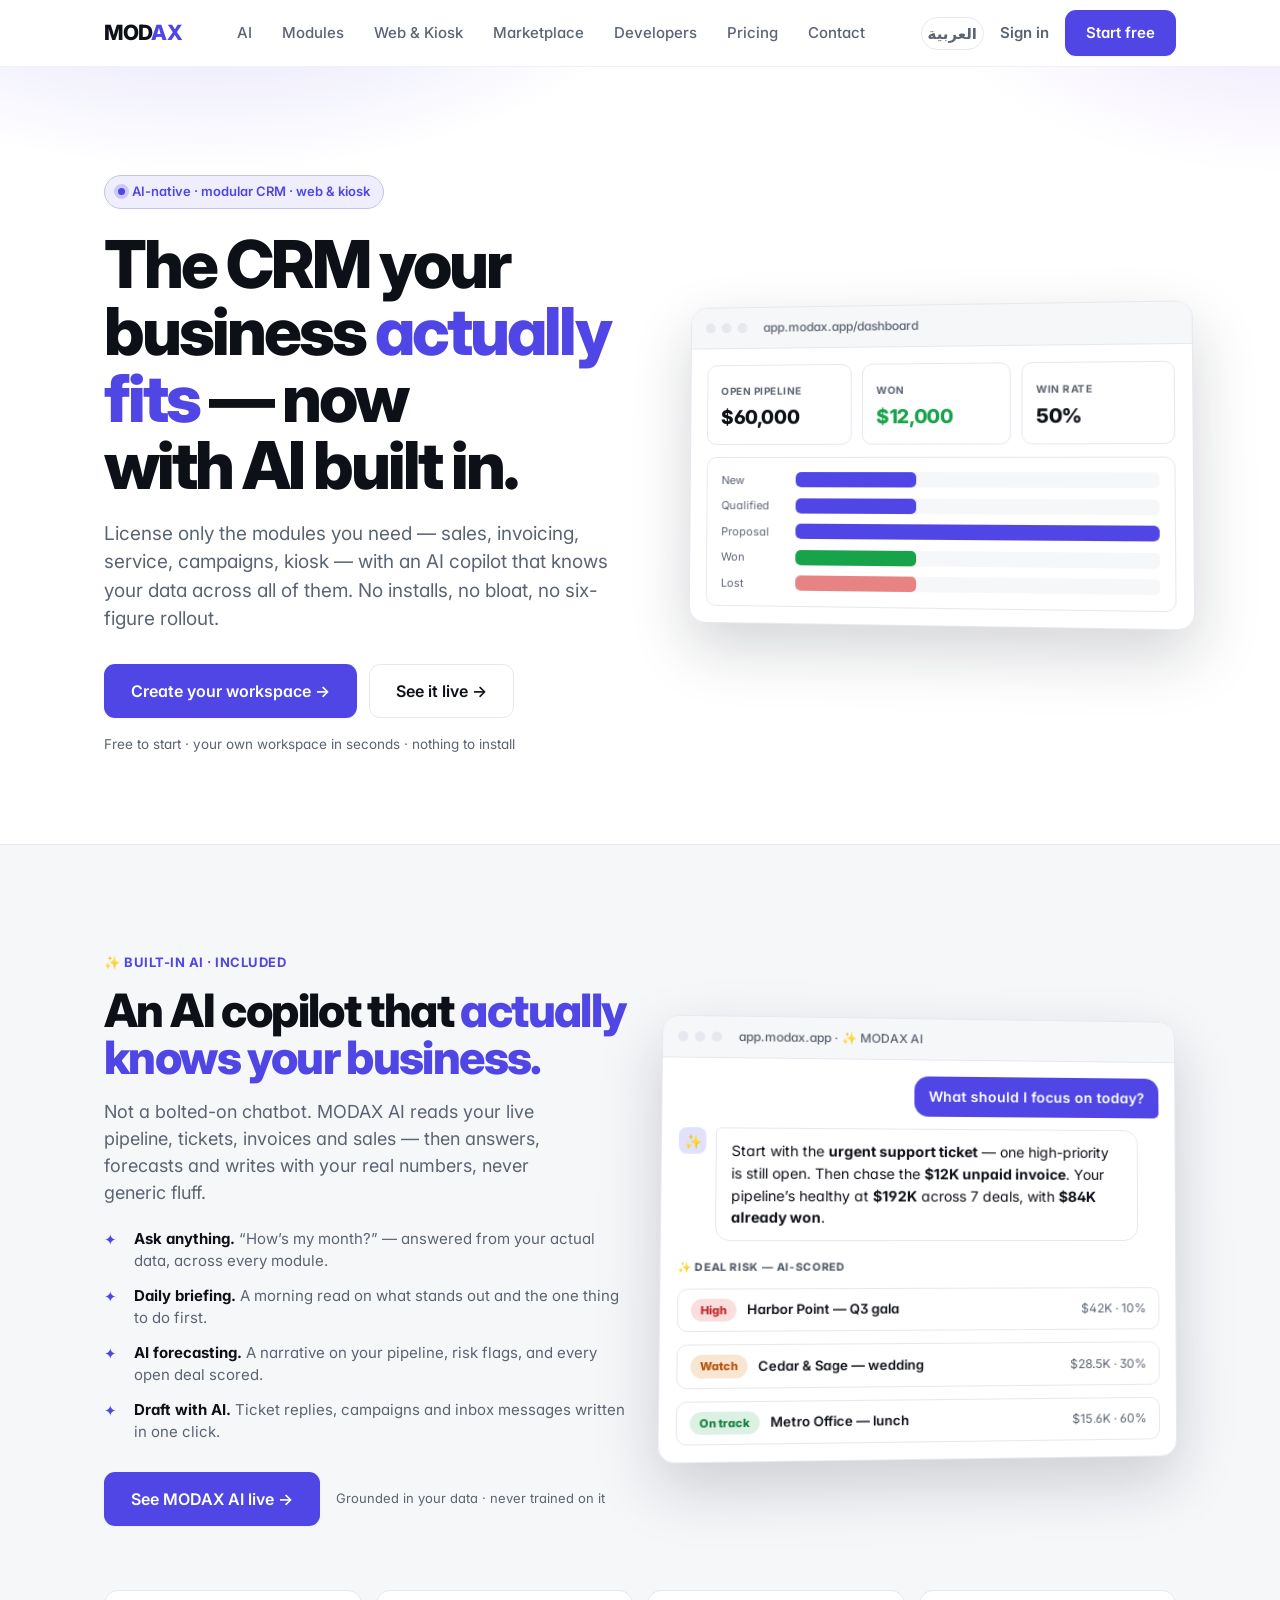
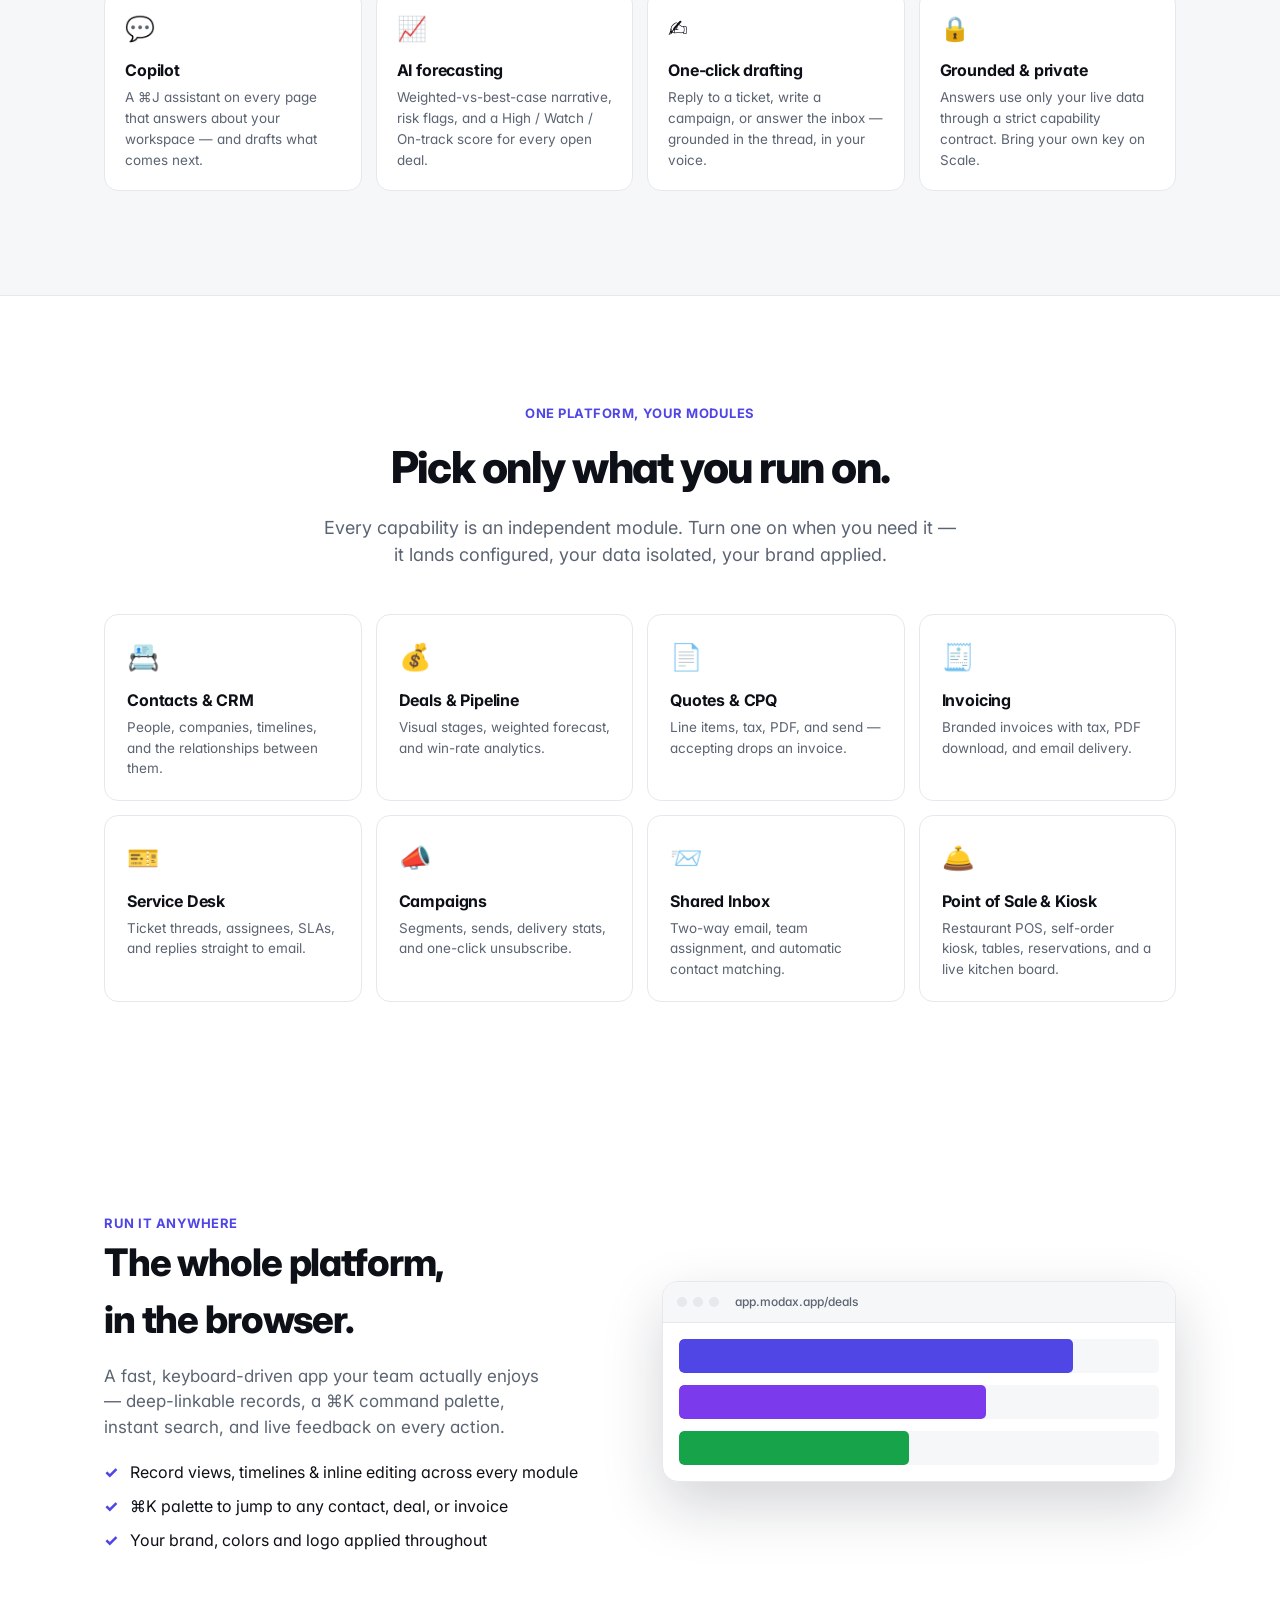
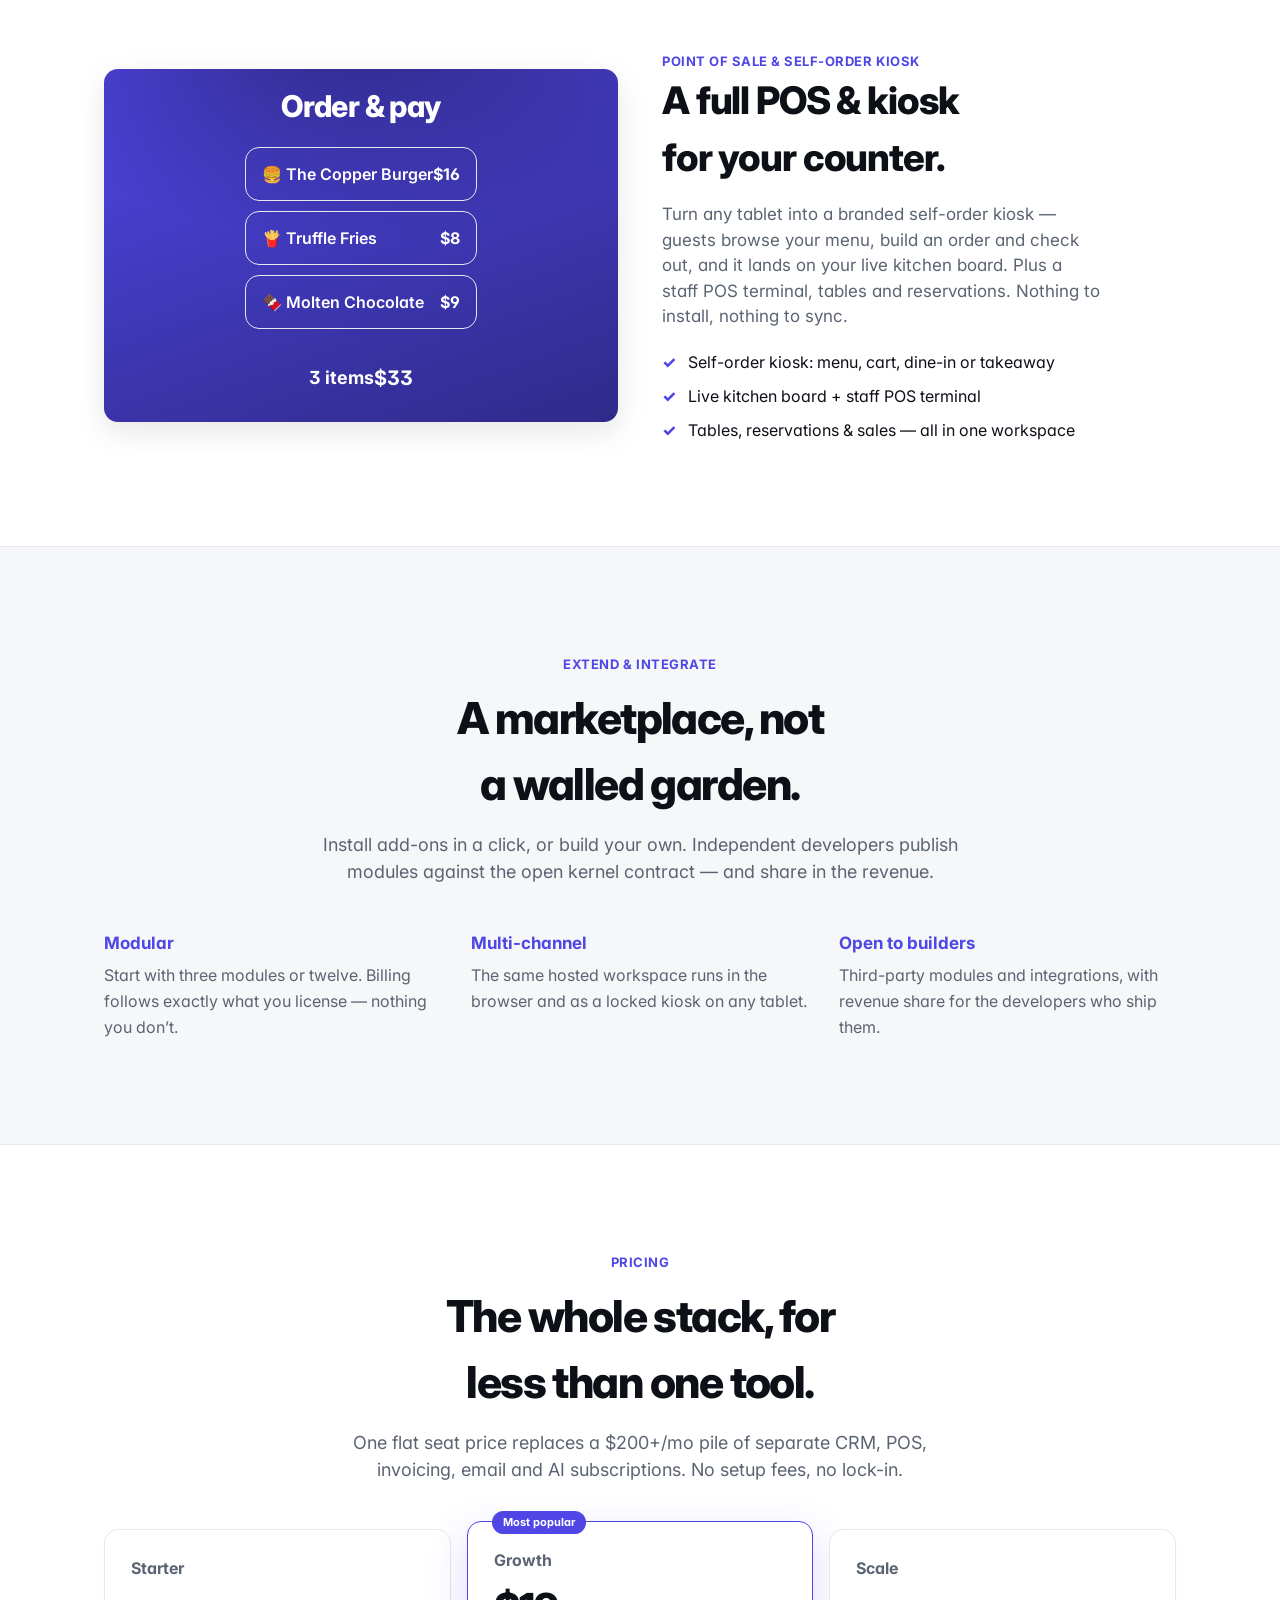
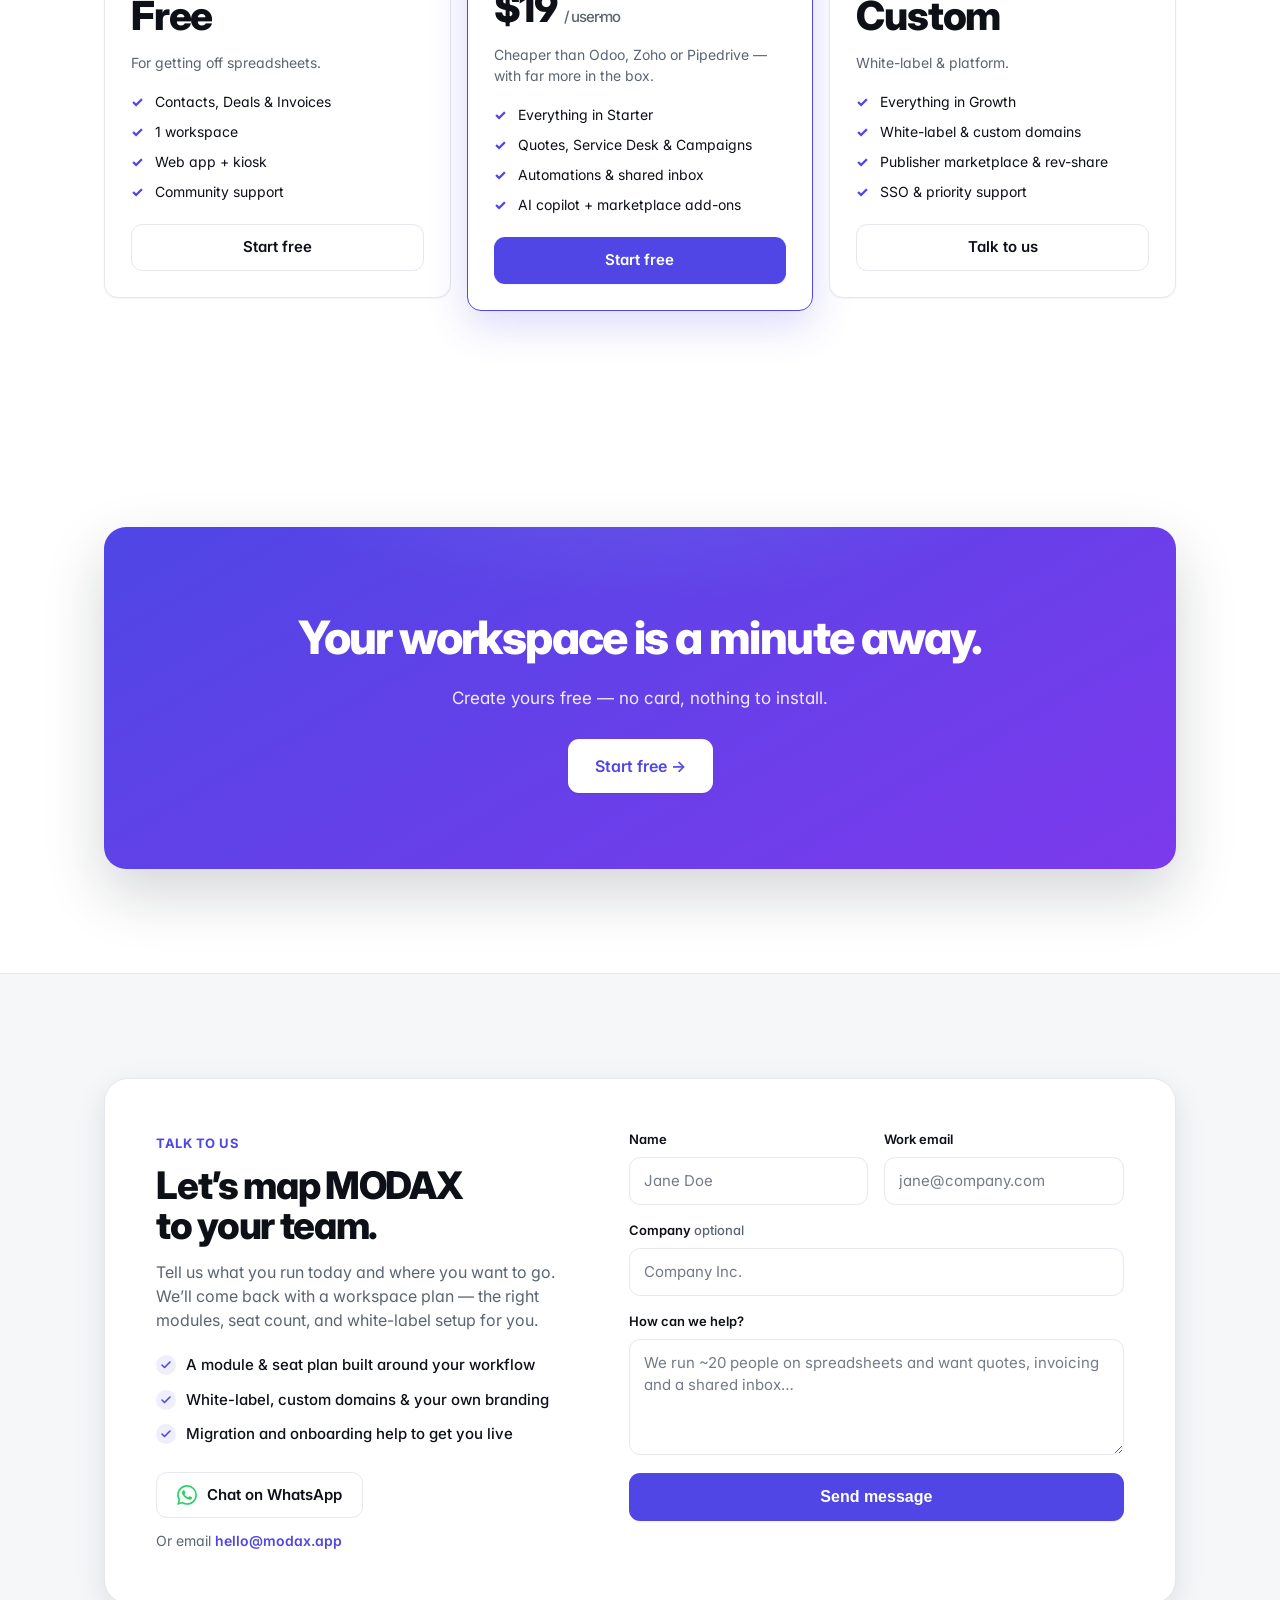
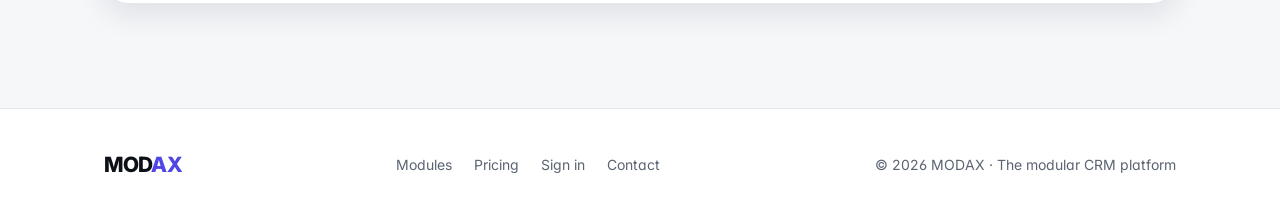
==== commit 7b29ebb2: "Put WhatsApp on the page Kuwait does business on WhatsApp. The site offered a form and a quiet "Pref" ====
--- a/index.html
+++ b/index.html
@@ -9,7 +9,7 @@
   <link rel="preconnect" href="https://fonts.googleapis.com" />
   <link rel="preconnect" href="https://fonts.gstatic.com" crossorigin />
   <link href="https://fonts.googleapis.com/css2?family=Inter:wght@400;500;600;700;800&display=swap" rel="stylesheet" />
-  <link rel="stylesheet" href="/styles.css?v=ar1" />
+  <link rel="stylesheet" href="/styles.css?v=wa1" />
   <link rel="alternate" hreflang="en" href="https://modax.app/" />
   <link rel="alternate" hreflang="ar" href="https://modax.app/ar/" />
   <link rel="alternate" hreflang="x-default" href="https://modax.app/" />
@@ -17,8 +17,11 @@
   <meta property="og:url" content="https://modax.app/" />
   <meta property="og:title" content="MODAX — The AI-native modular CRM your business actually fits" data-cms-attr="content:meta.ogTitle" />
   <meta property="og:description" content="A hosted, modular CRM with AI built in — copilot, daily briefings, AI forecasting and one-click drafting, grounded in your real data. License only the modules you need." data-cms-attr="content:meta.ogDescription" />
-  <meta property="og:image" content="" data-cms-attr="content:meta.ogImage" />
-  <meta name="twitter:image" content="" data-cms-attr="content:meta.ogImage" />
+  <meta property="og:image" content="https://modax.app/og.png" data-cms-attr="content:meta.ogImage" />
+    <meta property="og:image:width" content="1200" />
+    <meta property="og:image:height" content="630" />
+    <meta property="og:image:alt" content="MODAX — the modular CRM your business actually fits" />
+  <meta name="twitter:image" content="https://modax.app/og.png" data-cms-attr="content:meta.ogImage" />
   <meta name="twitter:card" content="summary_large_image" />
   <meta name="theme-color" content="#4f46e5" />
 </head>
@@ -28,18 +31,18 @@
     <div class="wrap nav-in">
       <a href="/" class="logo">MOD<b>AX</b></a>
       <nav class="nav-links">
-        <a href="#ai">AI</a>
-        <a href="#modules">Modules</a>
-        <a href="#surfaces">Web &amp; Kiosk</a>
-        <a href="#marketplace">Marketplace</a>
-        <a href="https://app.modax.app/developers">Developers</a>
-        <a href="#pricing">Pricing</a>
-        <a href="#contact">Contact</a>
+        <a href="#ai" data-cms="nav.ai">AI</a>
+        <a href="#modules" data-cms="nav.modules">Modules</a>
+        <a href="#surfaces" data-cms="nav.surfaces">Web &amp; Kiosk</a>
+        <a href="#marketplace" data-cms="nav.marketplace">Marketplace</a>
+        <a href="https://app.modax.app/developers" data-cms="nav.developers">Developers</a>
+        <a href="#pricing" data-cms="nav.pricing">Pricing</a>
+        <a href="#contact" data-cms="nav.contact">Contact</a>
       </nav>
       <div class="nav-actions">
         <a class="link lang-switch" href="/ar/" hreflang="ar" lang="ar">العربية</a>
-        <a class="link" href="https://app.modax.app/signin">Sign in</a>
-        <a class="btn btn-primary" href="https://app.modax.app/signup">Start free</a>
+        <a class="link" href="https://app.modax.app/signin" data-cms="nav.signin">Sign in</a>
+        <a class="btn btn-primary" href="https://app.modax.app/signup" data-cms="nav.startFree">Start free</a>
       </div>
     </div>
   </header>
@@ -117,10 +120,10 @@
     </div>
 
     <div class="wrap ai-cards">
-      <div class="ai-card"><div class="ai-card-ico">💬</div><h3>Copilot</h3><p>A ⌘J assistant on every page that answers about your workspace — and drafts what comes next.</p></div>
-      <div class="ai-card"><div class="ai-card-ico">📈</div><h3>AI forecasting</h3><p>Weighted-vs-best-case narrative, risk flags, and a High / Watch / On-track score for every open deal.</p></div>
-      <div class="ai-card"><div class="ai-card-ico">✍️</div><h3>One-click drafting</h3><p>Reply to a ticket, write a campaign, or answer the inbox — grounded in the thread, in your voice.</p></div>
-      <div class="ai-card"><div class="ai-card-ico">🔒</div><h3>Grounded &amp; private</h3><p>Answers use only your live data through a strict capability contract. Bring your own key on Scale.</p></div>
+      <div class="ai-card"><div class="ai-card-ico">💬</div><h3 data-cms="ai.c1.title">Copilot</h3><p data-cms="ai.c1.desc">A ⌘J assistant on every page that answers about your workspace — and drafts what comes next.</p></div>
+      <div class="ai-card"><div class="ai-card-ico">📈</div><h3 data-cms="ai.c2.title">AI forecasting</h3><p data-cms="ai.c2.desc">Weighted-vs-best-case narrative, risk flags, and a High / Watch / On-track score for every open deal.</p></div>
+      <div class="ai-card"><div class="ai-card-ico">✍️</div><h3 data-cms="ai.c3.title">One-click drafting</h3><p data-cms="ai.c3.desc">Reply to a ticket, write a campaign, or answer the inbox — grounded in the thread, in your voice.</p></div>
+      <div class="ai-card"><div class="ai-card-ico">🔒</div><h3 data-cms="ai.c4.title">Grounded &amp; private</h3><p data-cms="ai.c4.desc">Answers use only your live data through a strict capability contract. Bring your own key on Scale.</p></div>
     </div>
   </section>
 
@@ -133,14 +136,14 @@
         <p data-cms="modules.sub">Every capability is an independent module. Turn one on when you need it — it lands configured, your data isolated, your brand applied.</p>
       </div>
       <div class="mods">
-        <div class="mod reveal"><div class="ico">📇</div><h3>Contacts &amp; CRM</h3><p>People, companies, timelines, and the relationships between them.</p></div>
-        <div class="mod reveal"><div class="ico">💰</div><h3>Deals &amp; Pipeline</h3><p>Visual stages, weighted forecast, and win-rate analytics.</p></div>
-        <div class="mod reveal"><div class="ico">📄</div><h3>Quotes &amp; CPQ</h3><p>Line items, tax, PDF, and send — accepting drops an invoice.</p></div>
-        <div class="mod reveal"><div class="ico">🧾</div><h3>Invoicing</h3><p>Branded invoices with tax, PDF download, and email delivery.</p></div>
-        <div class="mod reveal"><div class="ico">🎫</div><h3>Service Desk</h3><p>Ticket threads, assignees, SLAs, and replies straight to email.</p></div>
-        <div class="mod reveal"><div class="ico">📣</div><h3>Campaigns</h3><p>Segments, sends, delivery stats, and one-click unsubscribe.</p></div>
-        <div class="mod reveal"><div class="ico">📨</div><h3>Shared Inbox</h3><p>Two-way email, team assignment, and automatic contact matching.</p></div>
-        <div class="mod reveal"><div class="ico">🛎️</div><h3>Point of Sale &amp; Kiosk</h3><p>Restaurant POS, self-order kiosk, tables, reservations, and a live kitchen board.</p></div>
+        <div class="mod reveal"><div class="ico">📇</div><h3 data-cms="modules.m1.title">Contacts &amp; CRM</h3><p data-cms="modules.m1.desc">People, companies, timelines, and the relationships between them.</p></div>
+        <div class="mod reveal"><div class="ico">💰</div><h3 data-cms="modules.m2.title">Deals &amp; Pipeline</h3><p data-cms="modules.m2.desc">Visual stages, weighted forecast, and win-rate analytics.</p></div>
+        <div class="mod reveal"><div class="ico">📄</div><h3 data-cms="modules.m3.title">Quotes &amp; CPQ</h3><p data-cms="modules.m3.desc">Line items, tax, PDF, and send — accepting drops an invoice.</p></div>
+        <div class="mod reveal"><div class="ico">🧾</div><h3 data-cms="modules.m4.title">Invoicing</h3><p data-cms="modules.m4.desc">Branded invoices with tax, PDF download, and email delivery.</p></div>
+        <div class="mod reveal"><div class="ico">🎫</div><h3 data-cms="modules.m5.title">Service Desk</h3><p data-cms="modules.m5.desc">Ticket threads, assignees, SLAs, and replies straight to email.</p></div>
+        <div class="mod reveal"><div class="ico">📣</div><h3 data-cms="modules.m6.title">Campaigns</h3><p data-cms="modules.m6.desc">Segments, sends, delivery stats, and one-click unsubscribe.</p></div>
+        <div class="mod reveal"><div class="ico">📨</div><h3 data-cms="modules.m7.title">Shared Inbox</h3><p data-cms="modules.m7.desc">Two-way email, team assignment, and automatic contact matching.</p></div>
+        <div class="mod reveal"><div class="ico">🛎️</div><h3 data-cms="modules.m8.title">Point of Sale &amp; Kiosk</h3><p data-cms="modules.m8.desc">Restaurant POS, self-order kiosk, tables, reservations, and a live kitchen board.</p></div>
       </div>
     </div>
   </section>
@@ -202,9 +205,9 @@
         <p data-cms="marketplace.body">Install add-ons in a click, or build your own. Independent developers publish modules against the open kernel contract — and share in the revenue.</p>
       </div>
       <div class="market-grid">
-        <div class="v reveal"><b>Modular</b><p>Start with three modules or twelve. Billing follows exactly what you license — nothing you don’t.</p></div>
-        <div class="v reveal"><b>Multi-channel</b><p>The same hosted workspace runs in the browser and as a locked kiosk on any tablet.</p></div>
-        <div class="v reveal"><b>Open to builders</b><p>Third-party modules and integrations, with revenue share for the developers who ship them.</p></div>
+        <div class="v reveal"><b data-cms="marketplace.v1.title">Modular</b><p data-cms="marketplace.v1.desc">Start with three modules or twelve. Billing follows exactly what you license — nothing you don’t.</p></div>
+        <div class="v reveal"><b data-cms="marketplace.v2.title">Multi-channel</b><p data-cms="marketplace.v2.desc">The same hosted workspace runs in the browser and as a locked kiosk on any tablet.</p></div>
+        <div class="v reveal"><b data-cms="marketplace.v3.title">Open to builders</b><p data-cms="marketplace.v3.desc">Third-party modules and integrations, with revenue share for the developers who ship them.</p></div>
       </div>
     </div>
   </section>
@@ -228,7 +231,7 @@
         <div class="tier hot reveal">
           <div class="tag">Most popular</div>
           <div class="name" data-cms="pricing.t2.name">Growth</div>
-          <div class="price"><span id="growthAmt">$19</span> <em>/ user·mo</em></div>
+          <div class="price"><span id="growthAmt" data-cms="pricing.t2.amount">$19</span> <em>/ user·mo</em></div>
           <div class="tl" data-cms="pricing.t2.tagline">Cheaper than Odoo, Zoho or Pipedrive — with far more in the box.</div>
           <ul data-cms-list="pricing.t2.features"><li>Everything in Starter</li><li>Quotes, Service Desk &amp; Campaigns</li><li>Automations &amp; shared inbox</li><li>AI copilot + marketplace add-ons</li></ul>
           <a class="btn btn-primary" href="https://app.modax.app/signup" data-cms="pricing.t2.cta">Start free</a>
@@ -268,7 +271,10 @@
             <li>White-label, custom domains &amp; your own branding</li>
             <li>Migration and onboarding help to get you live</li>
           </ul>
-          <p class="contact-alt">Prefer email? <a href="mailto:hello@modax.app">hello@modax.app</a></p>
+          <div class="contact-direct">
+            <a class="btn btn-ghost btn-wa" href="https://wa.me/96550003048?text=Hi MODAX — I'd like a workspace plan for my business." target="_blank" rel="noopener"><svg viewBox="0 0 24 24" aria-hidden="true" focusable="false"><path d="M17.472 14.382c-.297-.149-1.758-.867-2.03-.967-.273-.099-.471-.148-.67.15-.197.297-.767.966-.94 1.164-.173.199-.347.223-.644.075-.297-.15-1.255-.463-2.39-1.475-.883-.788-1.48-1.761-1.653-2.059-.173-.297-.018-.458.13-.606.134-.133.298-.347.446-.52.149-.174.198-.298.298-.497.099-.198.05-.371-.025-.52-.075-.149-.669-1.612-.916-2.207-.242-.579-.487-.5-.669-.51a12.8 12.8 0 00-.57-.01c-.198 0-.52.074-.792.372-.272.297-1.04 1.016-1.04 2.479 0 1.462 1.065 2.875 1.213 3.074.149.198 2.096 3.2 5.077 4.487.709.306 1.262.489 1.694.625.712.227 1.36.195 1.871.118.571-.085 1.758-.719 2.006-1.413.248-.694.248-1.289.173-1.413-.074-.124-.272-.198-.57-.347m-5.421 7.403h-.004a9.87 9.87 0 01-5.031-1.378l-.361-.214-3.741.982.998-3.648-.235-.374a9.86 9.86 0 01-1.51-5.26c.001-5.45 4.436-9.884 9.888-9.884 2.64 0 5.122 1.03 6.988 2.898a9.825 9.825 0 012.893 6.994c-.003 5.45-4.437 9.884-9.885 9.884m8.413-18.297A11.815 11.815 0 0012.05 0C5.495 0 .16 5.335.157 11.892c0 2.096.547 4.142 1.588 5.945L.057 24l6.305-1.654a11.882 11.882 0 005.683 1.448h.005c6.554 0 11.89-5.335 11.893-11.893A11.821 11.821 0 0020.465 3.488"/></svg>Chat on WhatsApp</a>
+            <p class="contact-alt">Or email <a href="mailto:hello@modax.app">hello@modax.app</a></p>
+          </div>
         </div>
         <form class="contact-form" id="contactForm" novalidate>
           <div class="cf-grid">
@@ -306,10 +312,13 @@
         <a href="https://app.modax.app/signin">Sign in</a>
         <a href="#contact">Contact</a>
       </div>
-      <span>© <span id="yr">2026</span> MODAX · The modular CRM platform</span>
+      <span>© <span id="yr">2026</span> <span data-cms="footer.tagline">MODAX · The modular CRM platform</span></span>
     </div>
   </footer>
 
+  <a class="wa-float" href="https://wa.me/96550003048?text=Hi MODAX — I'd like a workspace plan for my business." target="_blank" rel="noopener" aria-label="Chat with MODAX on WhatsApp"><svg viewBox="0 0 24 24" aria-hidden="true" focusable="false"><path d="M17.472 14.382c-.297-.149-1.758-.867-2.03-.967-.273-.099-.471-.148-.67.15-.197.297-.767.966-.94 1.164-.173.199-.347.223-.644.075-.297-.15-1.255-.463-2.39-1.475-.883-.788-1.48-1.761-1.653-2.059-.173-.297-.018-.458.13-.606.134-.133.298-.347.446-.52.149-.174.198-.298.298-.497.099-.198.05-.371-.025-.52-.075-.149-.669-1.612-.916-2.207-.242-.579-.487-.5-.669-.51a12.8 12.8 0 00-.57-.01c-.198 0-.52.074-.792.372-.272.297-1.04 1.016-1.04 2.479 0 1.462 1.065 2.875 1.213 3.074.149.198 2.096 3.2 5.077 4.487.709.306 1.262.489 1.694.625.712.227 1.36.195 1.871.118.571-.085 1.758-.719 2.006-1.413.248-.694.248-1.289.173-1.413-.074-.124-.272-.198-.57-.347m-5.421 7.403h-.004a9.87 9.87 0 01-5.031-1.378l-.361-.214-3.741.982.998-3.648-.235-.374a9.86 9.86 0 01-1.51-5.26c.001-5.45 4.436-9.884 9.888-9.884 2.64 0 5.122 1.03 6.988 2.898a9.825 9.825 0 012.893 6.994c-.003 5.45-4.437 9.884-9.885 9.884m8.413-18.297A11.815 11.815 0 0012.05 0C5.495 0 .16 5.335.157 11.892c0 2.096.547 4.142 1.588 5.945L.057 24l6.305-1.654a11.882 11.882 0 005.683 1.448h.005c6.554 0 11.89-5.335 11.893-11.893A11.821 11.821 0 0020.465 3.488"/></svg></a>
+
+  <script src="/analytics.js"></script>
   <script>
     document.getElementById('yr').textContent = new Date().getFullYear();
 
@@ -319,6 +328,15 @@
       if (!form) return;
       var status = document.getElementById('cfStatus');
       function setStatus(msg, kind) { status.textContent = msg; status.className = 'cf-status' + (kind ? ' ' + kind : ''); }
+      // Stamp the lead with where it came from. The API's `source` column is 60
+      // chars, so the campaign is appended only as far as it fits. Without this a
+      // paid click and a word-of-mouth visit look identical in contact_leads, and
+      // there is no way to tell what any spend actually bought.
+      function sourceTag(base) {
+        var a = window.modaxAttribution || {};
+        if (!a.utm_source) return base;
+        return (base + ' \u00b7 ' + a.utm_source + (a.utm_medium ? '/' + a.utm_medium : '')).slice(0, 60);
+      }
       form.addEventListener('submit', async function (e) {
         e.preventDefault();
         var btn = form.querySelector('.cf-submit');
@@ -334,11 +352,12 @@
               name: d.name, email: d.email,
               company: d.company || undefined,
               message: d.message || undefined,
-              source: 'modax.app/contact',
+              source: sourceTag('modax.app/contact'),
             }),
           });
           if (!r.ok) throw new Error(String(r.status));
           form.reset();
+          if (window.modaxTrack) window.modaxTrack('generate_lead', { lead_source: 'contact_form' });
           setStatus('Thanks — we’ll be in touch within one business day.', 'ok');
         } catch (err) {
           setStatus('Something went wrong. Email us at hello@modax.app and we’ll sort it out.', 'err');
@@ -353,11 +372,37 @@
 (function(){
   var P={USD:"$19",EUR:"€18",GBP:"£15",AED:"AED 69",SAR:"SAR 71",KWD:"KWD 5.750",QAR:"QAR 69",BHD:"BHD 7.200",OMR:"OMR 7.300",EGP:"EGP 590",JOD:"JOD 13.50",INR:"₹1,600",PKR:"₨5,300",TRY:"₺650",CAD:"C$26",AUD:"A$29"};
   var C={US:"USD",AE:"AED",SA:"SAR",KW:"KWD",QA:"QAR",BH:"BHD",OM:"OMR",EG:"EGP",JO:"JOD",IN:"INR",PK:"PKR",TR:"TRY",CA:"CAD",AU:"AUD",GB:"GBP",DE:"EUR",FR:"EUR",ES:"EUR",IT:"EUR",NL:"EUR",IE:"EUR",PT:"EUR",AT:"EUR",BE:"EUR",FI:"EUR",GR:"EUR",LU:"EUR",CY:"EUR",MT:"EUR",SK:"EUR",SI:"EUR",EE:"EUR",LV:"EUR",LT:"EUR",HR:"EUR"};
+  /* The USD/base price is whatever the CMS put in the tag (edge-injected), so
+     editing "Growth price" in the admin holds for USD + undetected visitors;
+     other countries still map to their localized price below. */
+  var el0=document.getElementById("growthAmt");if(el0){var base=(el0.textContent||"").trim();if(base)P.USD=base;}
   function set(cc){var el=document.getElementById("growthAmt");if(!el)return;el.textContent=P[(cc&&C[cc])||"USD"]||P.USD;}
   var cached=null;try{cached=JSON.parse(localStorage.getItem("modax_geo")||"null");}catch(e){}
   if(cached&&cached.c&&(Date.now()-cached.t)<6048e5){set(cached.c);}
   fetch("/geo").then(function(r){return r.json();}).then(function(d){var cc=(d.country||"").toUpperCase();try{localStorage.setItem("modax_geo",JSON.stringify({c:cc,t:Date.now()}));}catch(e){}set(cc);}).catch(function(){if(!cached){var m=/[-_]([A-Za-z]{2})$/.exec(navigator.language||"");set(m?m[1].toUpperCase():null);}});
 })();
 </script>
+<script src="/preview.js" defer></script>
+<script>
+    // The floating WhatsApp button earns its place only between the hero and the
+    // contact section: above it the hero's own CTAs are already on screen, and
+    // below it the form is. threshold 0 on both, because a fraction never fires
+    // on blocks this tall.
+    (function () {
+      var fab = document.querySelector('.wa-float');
+      if (!fab || !('IntersectionObserver' in window)) return;
+      var heroOn = true, contactOn = false;
+      function update() { fab.classList.toggle('is-on', !heroOn && !contactOn); }
+      function watch(el, set) {
+        if (!el) return;
+        // entries[] can hold SEVERAL records when the page jumps past an element,
+        // oldest first — reading es[0] got the stale "still visible" one and the
+        // flag never cleared on the way back up. The last entry is the current state.
+        new IntersectionObserver(function (es) { set(es[es.length - 1].isIntersecting); update(); }, { threshold: 0 }).observe(el);
+      }
+      watch(document.querySelector('.hero'), function (v) { heroOn = v; });
+      watch(document.getElementById('contact'), function (v) { contactOn = v; });
+    })();
+  </script>
 </body>
 </html>
--- a/styles.css
+++ b/styles.css
@@ -347,3 +347,60 @@
   [dir="rtl"] .ai-frame { transform: none; }
   [dir="rtl"] .split, [dir="rtl"] .split.alt { direction: rtl; }
 }
+
+/* ── Direct contact: WhatsApp ────────────────────────────────────────────────
+   In Kuwait WhatsApp is not the fallback channel, it is the one a business
+   expects to reach a vendor on — so it gets a real button and email keeps the
+   quiet line beneath it, rather than the other way round.
+
+   The inline button stays inside the site's own system (.btn-ghost) and lets
+   only the glyph carry the channel: it sits next to explanatory copy, so it
+   does not need to shout, and a saturated green slab here would fight the
+   indigo the rest of the page is built on. */
+.contact-direct {
+  margin-top: 26px;
+  display: flex;
+  flex-direction: column;
+  align-items: flex-start;
+  gap: 12px;
+}
+.btn-wa { display: inline-flex; align-items: center; gap: 10px; }
+.btn-wa svg { width: 20px; height: 20px; flex: none; fill: #25d366; }
+.contact-direct .contact-alt { margin-top: 0; }
+
+/* The floating button is the opposite case and so takes the opposite decision.
+   On a phone this page runs past 6,000px and the contact section is at the end
+   of it; a floater is the short way there from anywhere, and recognition is the
+   whole of its value — an indigo circle would not read as WhatsApp at a glance,
+   so this one wears the channel's own green.
+
+   It hides itself once the contact section is on screen. That is the honest
+   behaviour, since by then it has done its job, and it is also what keeps a
+   fixed circle off the Send button on a narrow screen.
+
+   inset-inline-end puts it bottom-left on /ar/ with no RTL special-casing. */
+.wa-float {
+  position: fixed;
+  inset-block-end: 20px;
+  inset-inline-end: 20px;
+  z-index: 60;                      /* above the sticky nav at 50 */
+  width: 56px; height: 56px;
+  border-radius: 999px;
+  display: grid; place-items: center;
+  background: #25d366;
+  color: #fff;
+  box-shadow: var(--shadow-md);
+  opacity: 0;
+  visibility: hidden;
+  transform: translateY(10px);
+  transition: opacity .28s var(--ease), transform .28s var(--ease), visibility .28s;
+}
+.wa-float.is-on { opacity: 1; visibility: visible; transform: none; }
+.wa-float svg { width: 30px; height: 30px; fill: currentColor; }
+.wa-float:hover { filter: brightness(1.06); }
+.wa-float:focus-visible { outline: 3px solid var(--accent); outline-offset: 3px; }
+
+@media (prefers-reduced-motion: reduce) {
+  .wa-float { transition: opacity .01ms linear, visibility .01ms linear; transform: none; }
+  .wa-float.is-on { transform: none; }
+}
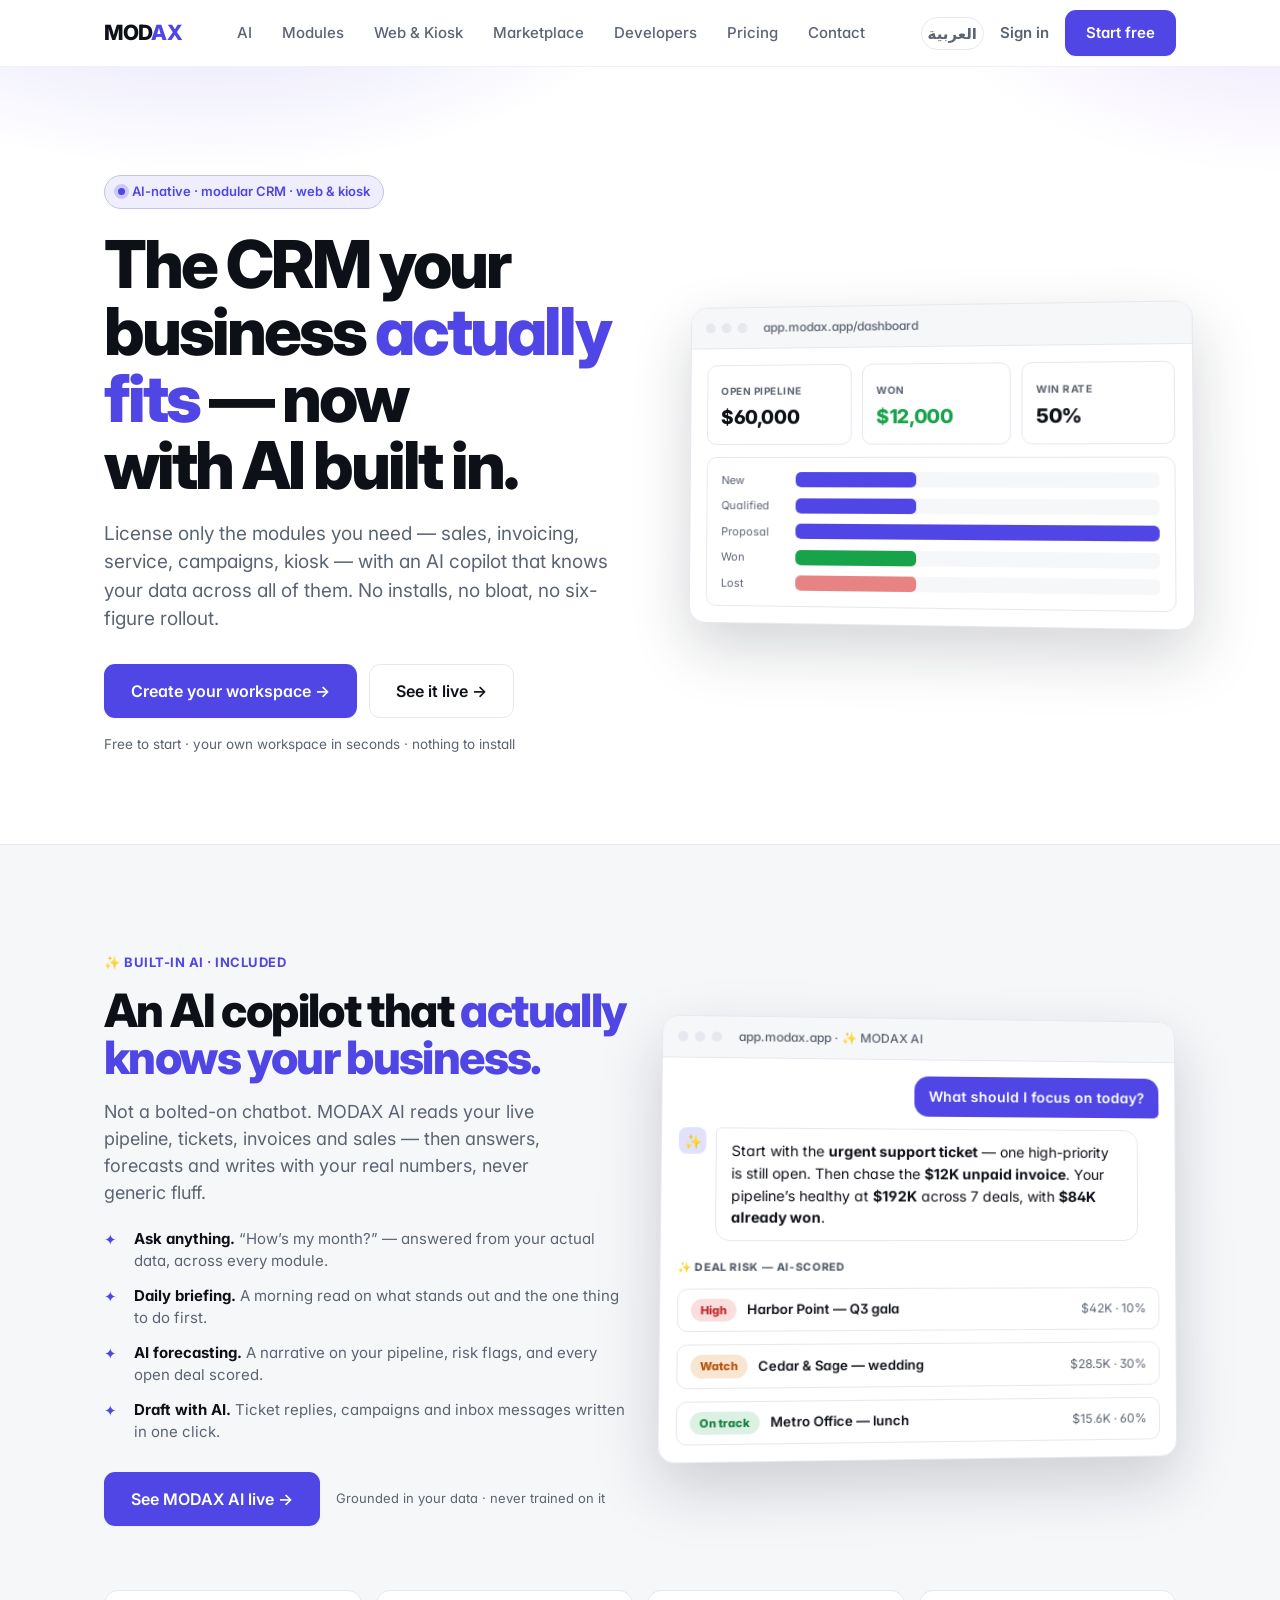
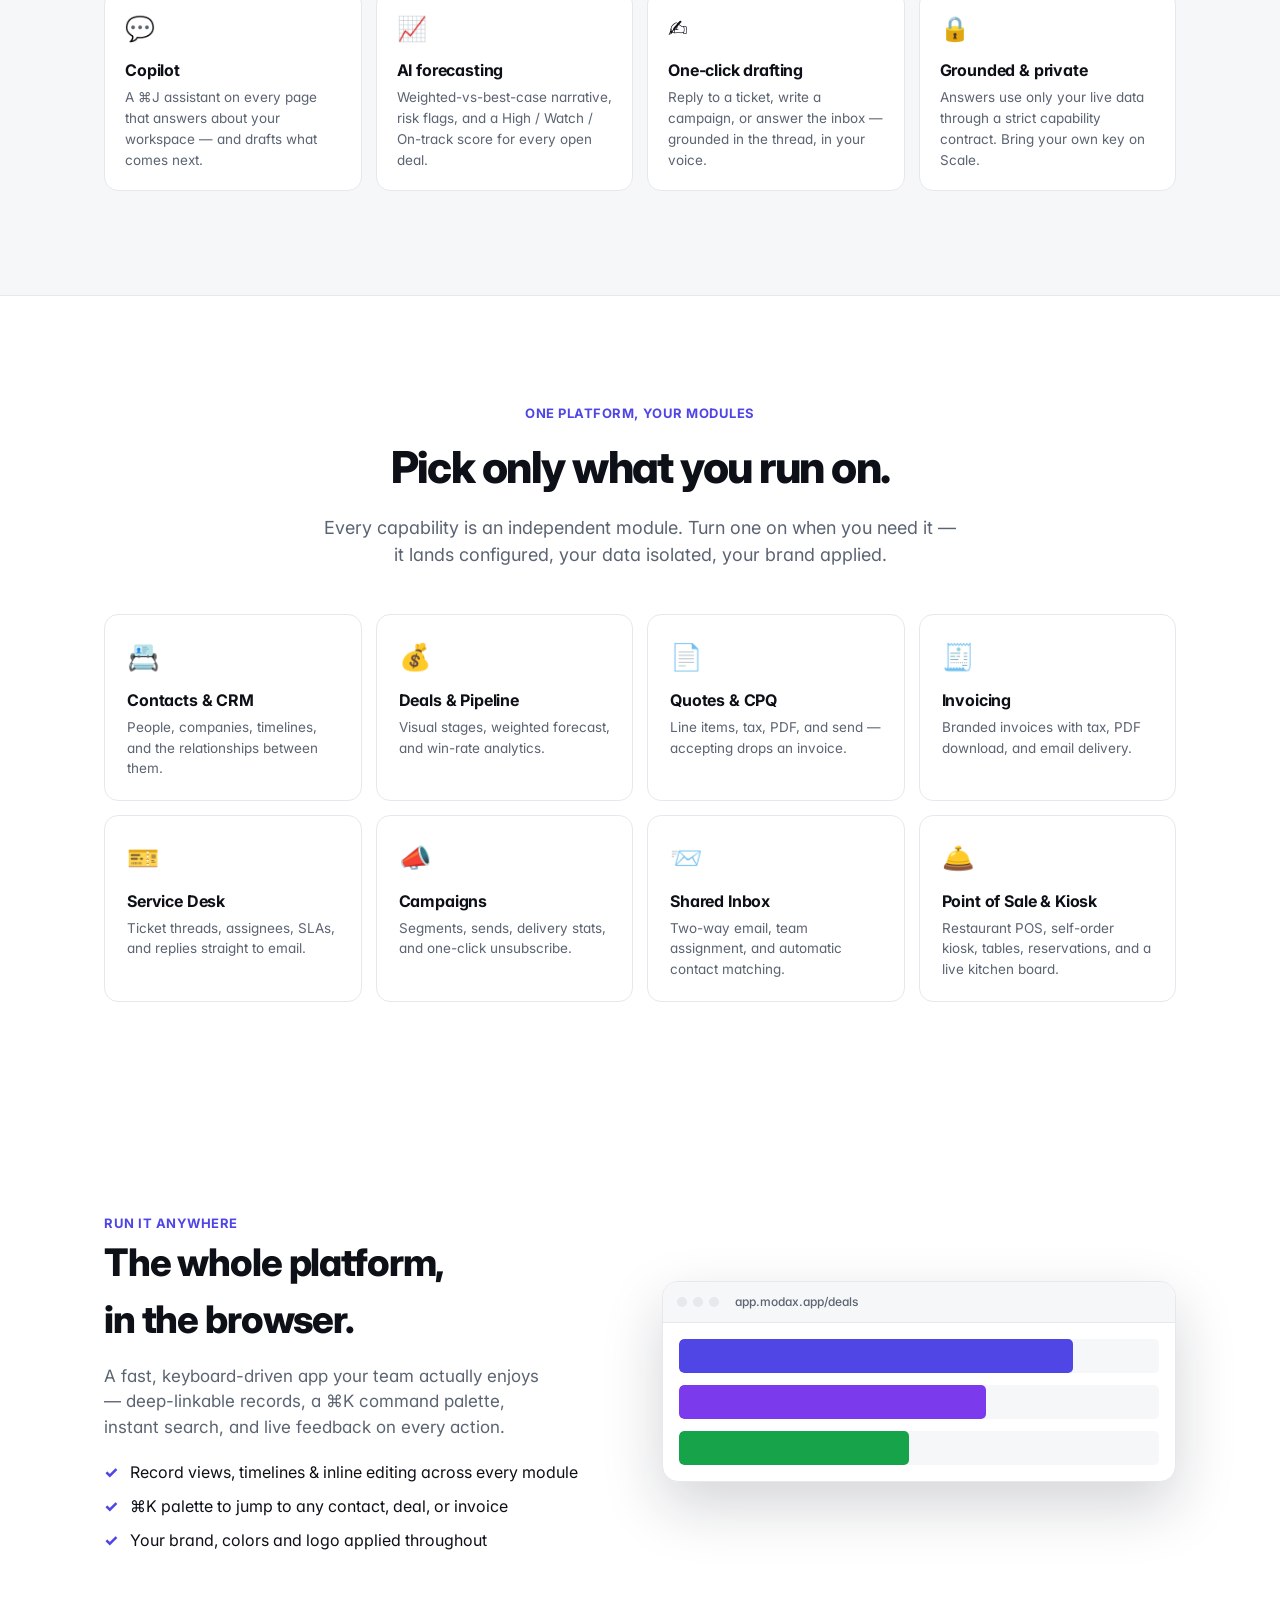
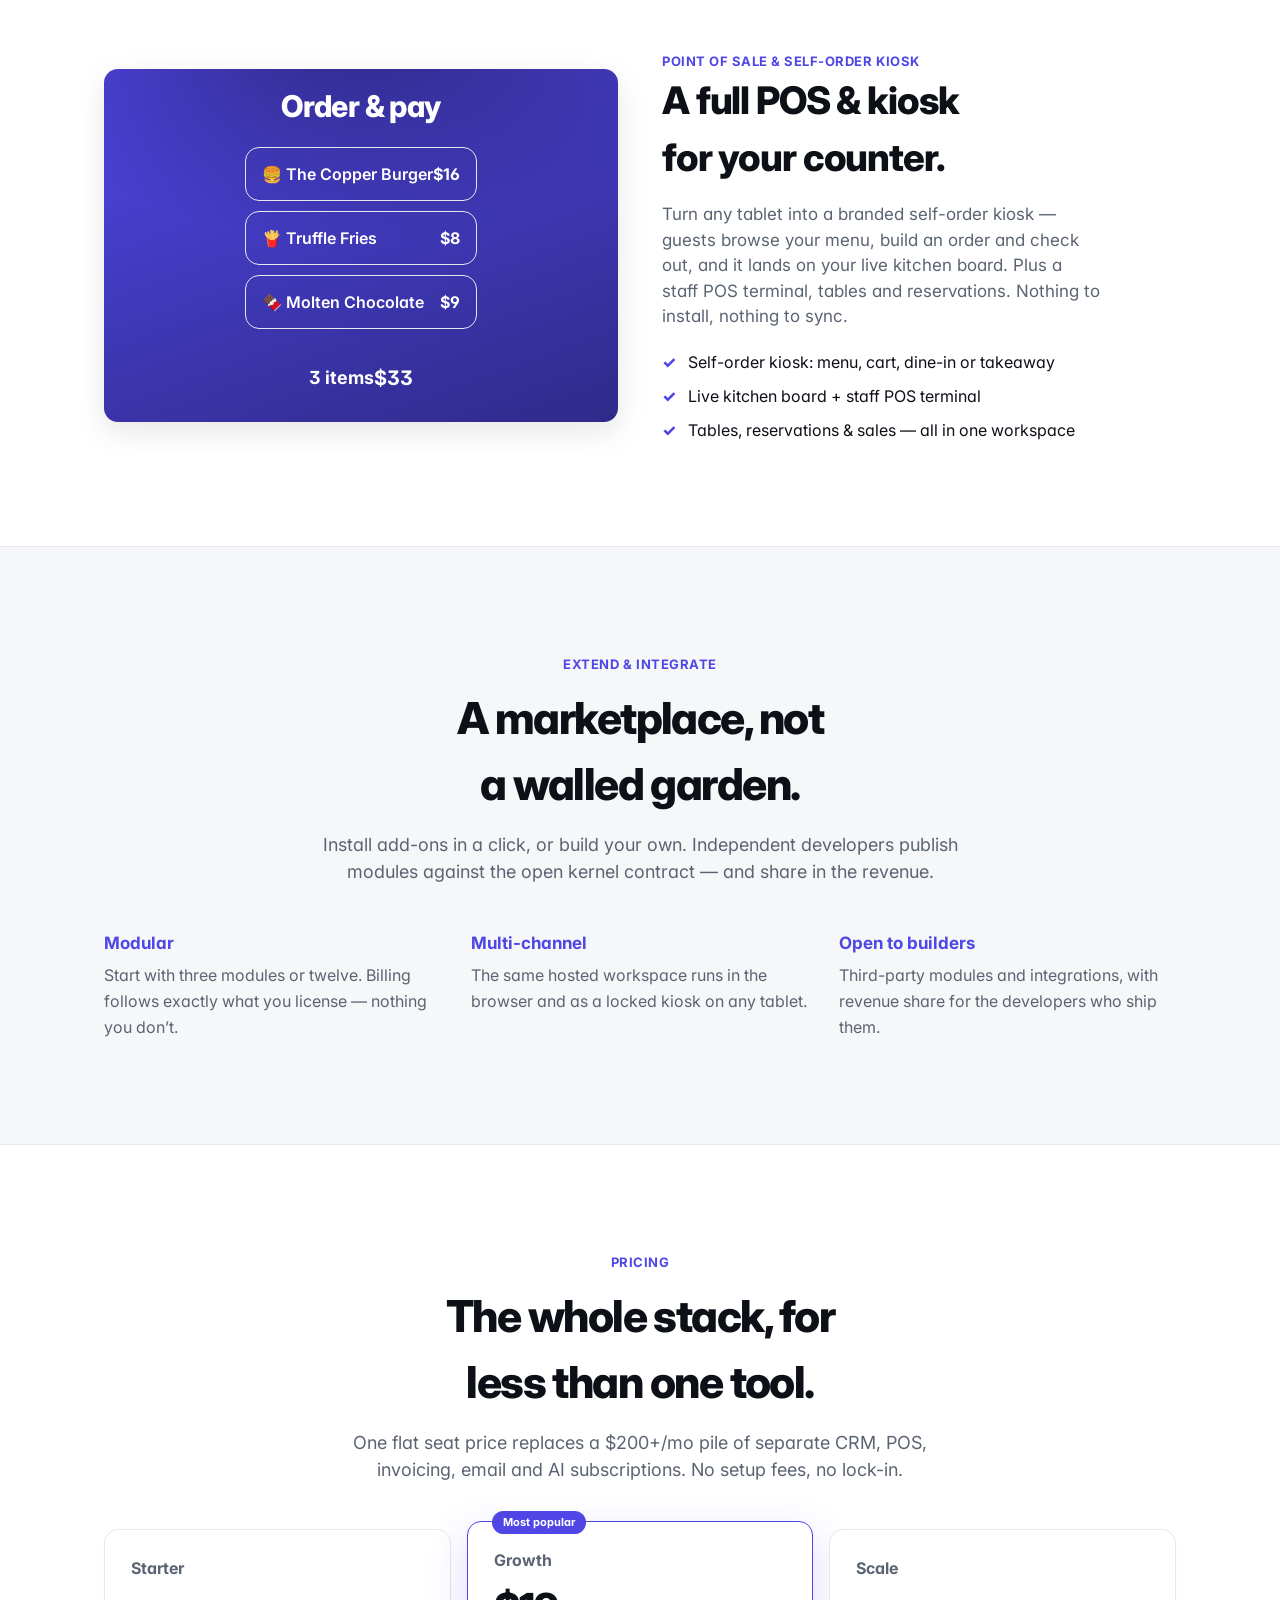
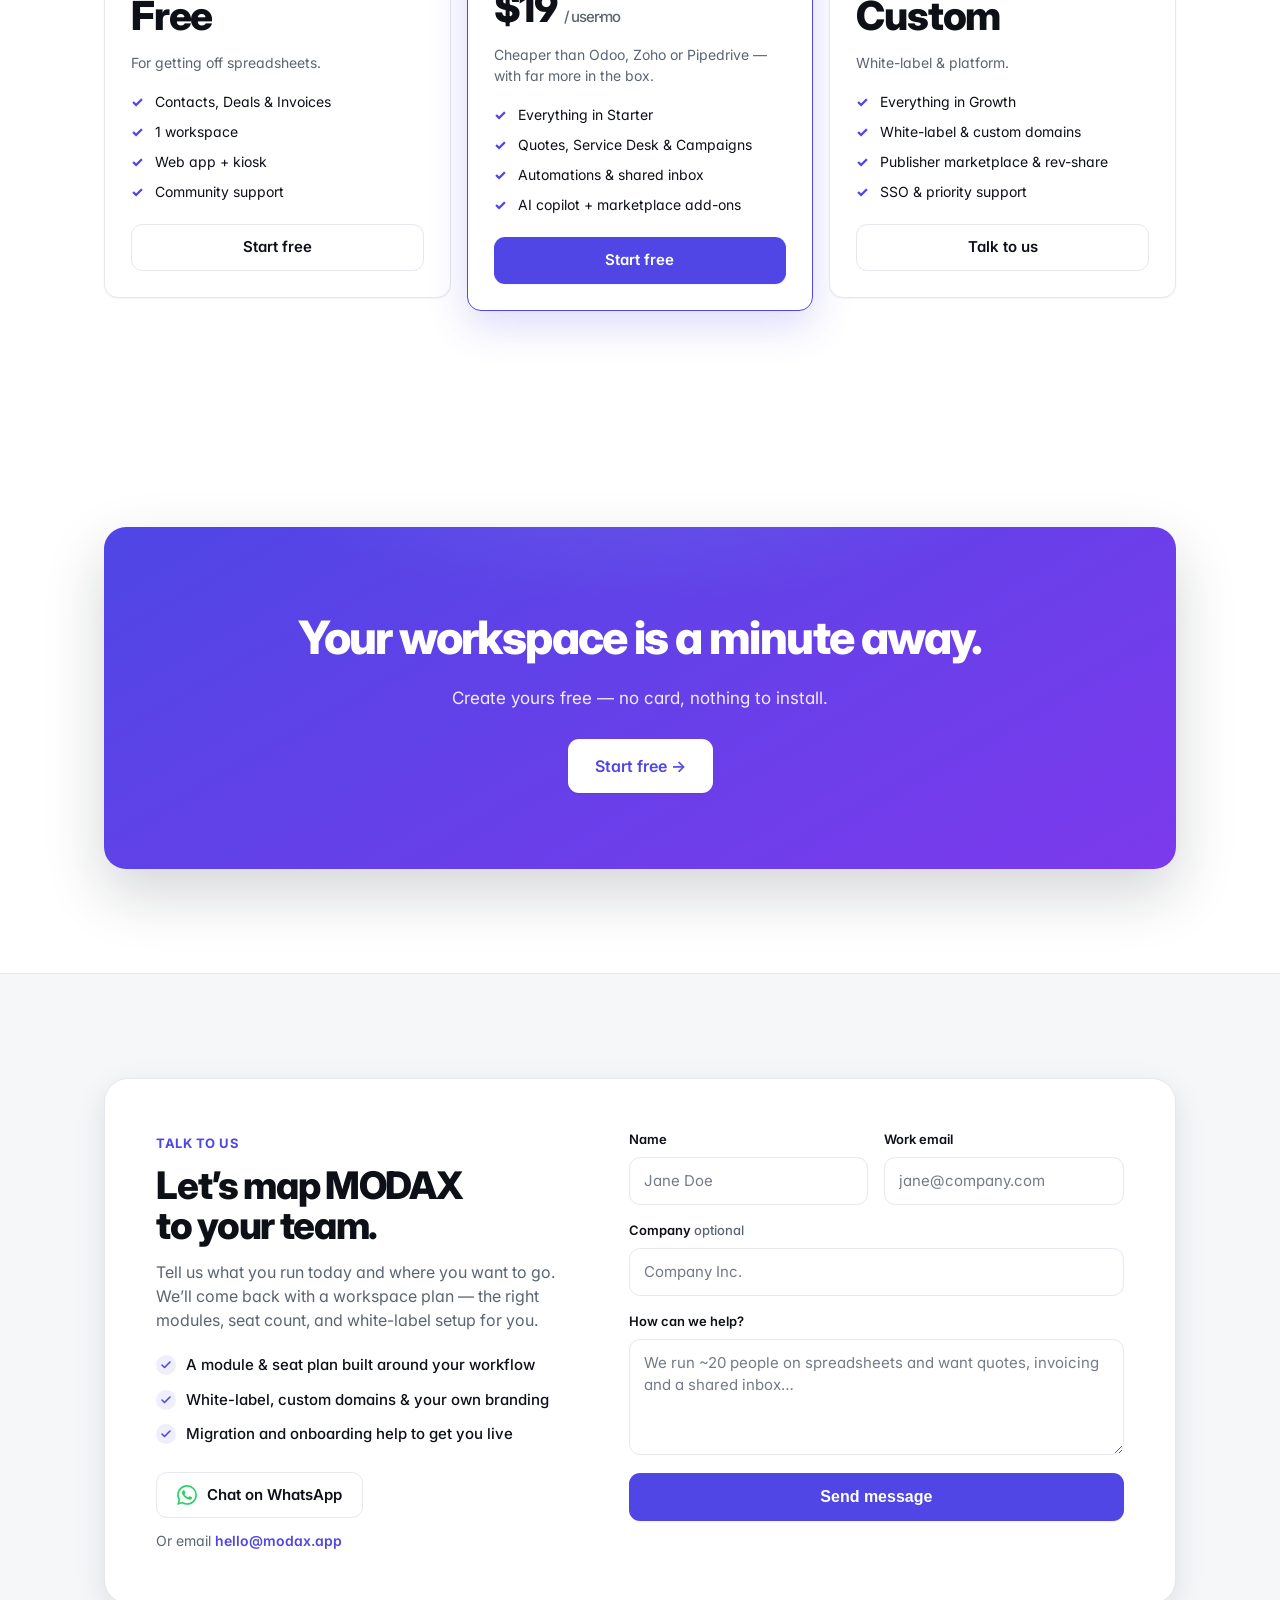
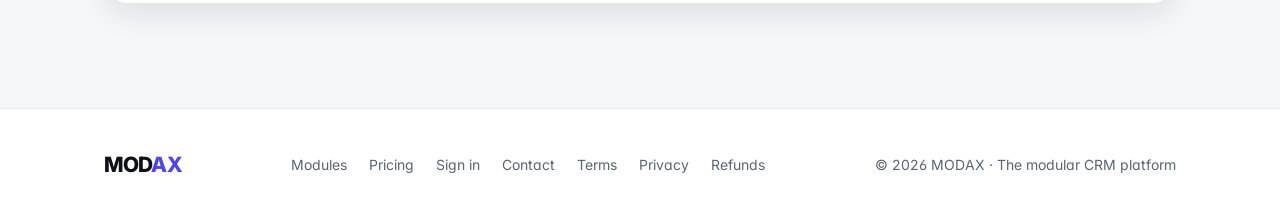
==== commit 8419766d: "Add terms, privacy and refund pages, linked from both footers Needed for Paddle's website review: se" ====
--- a/index.html
+++ b/index.html
@@ -311,6 +311,9 @@
         <a href="#pricing">Pricing</a>
         <a href="https://app.modax.app/signin">Sign in</a>
         <a href="#contact">Contact</a>
+        <a href="/terms">Terms</a>
+        <a href="/privacy">Privacy</a>
+        <a href="/refunds">Refunds</a>
       </div>
       <span>© <span id="yr">2026</span> <span data-cms="footer.tagline">MODAX · The modular CRM platform</span></span>
     </div>
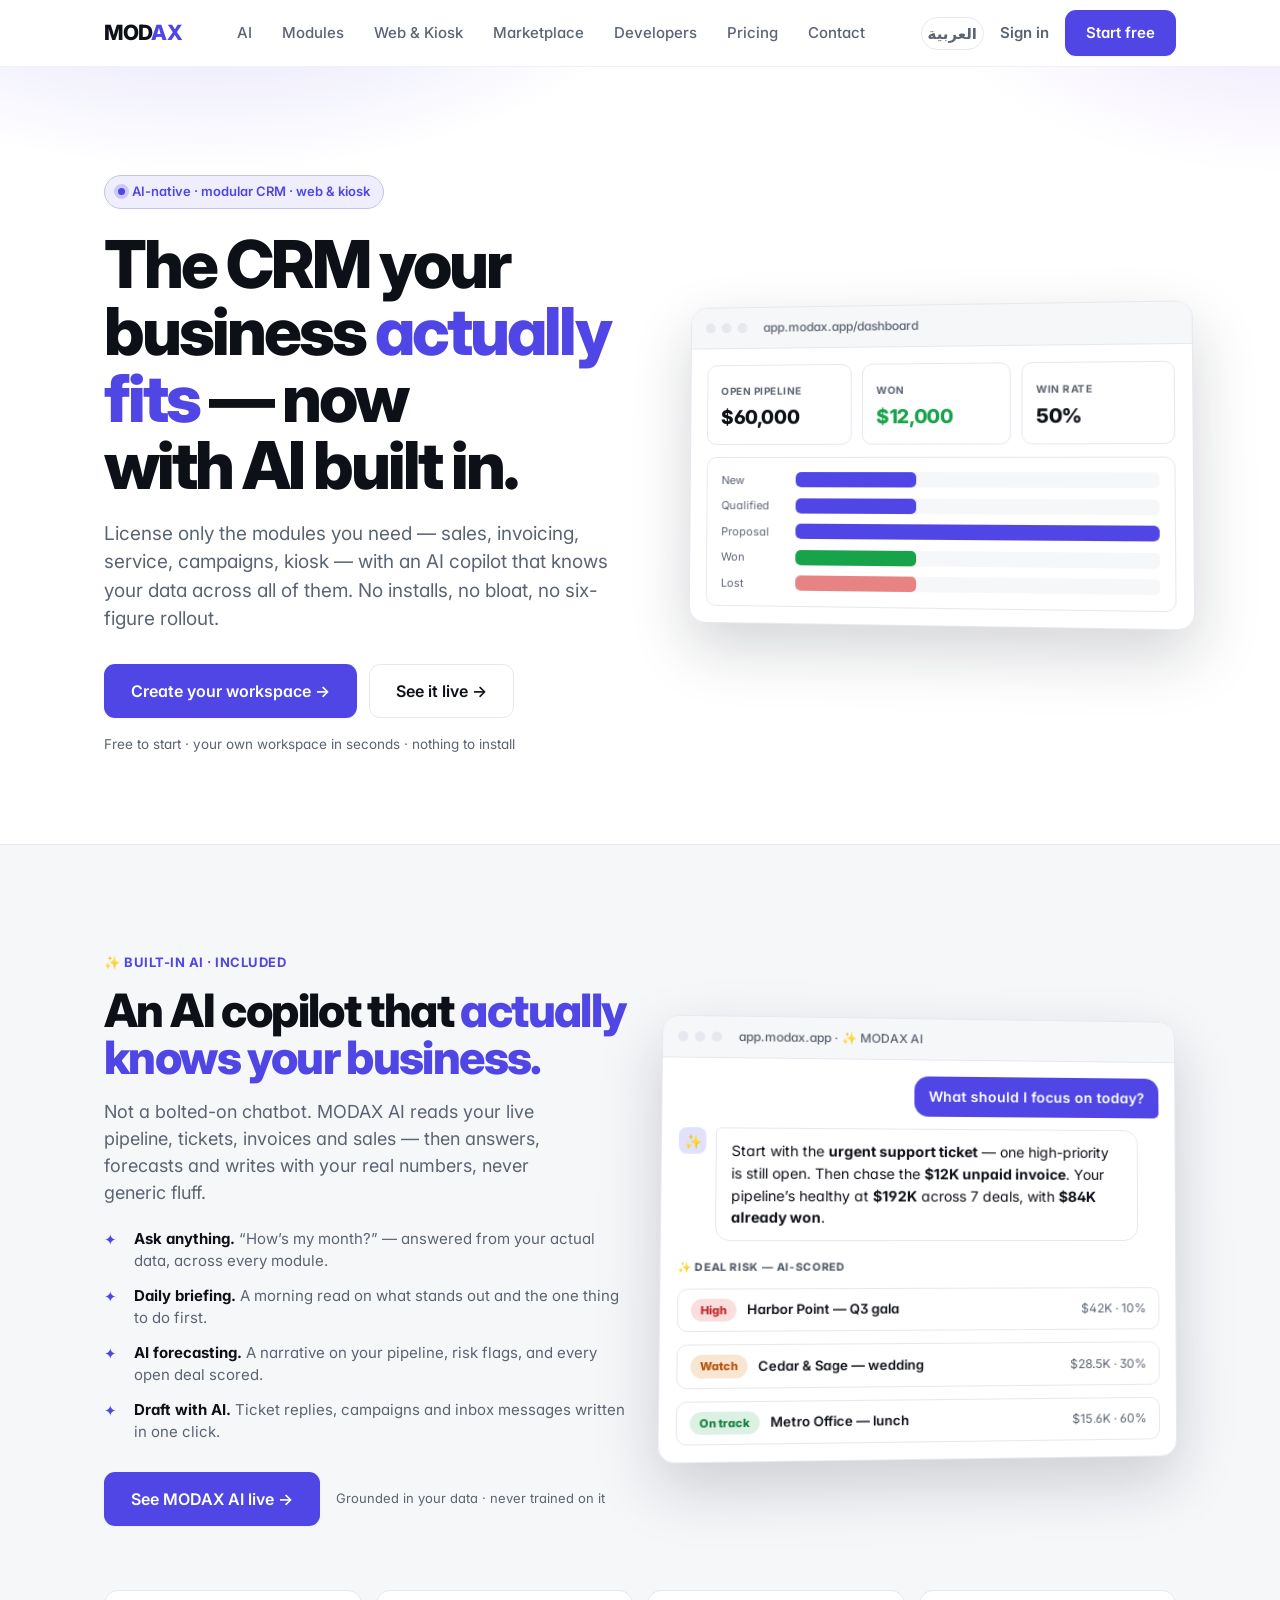
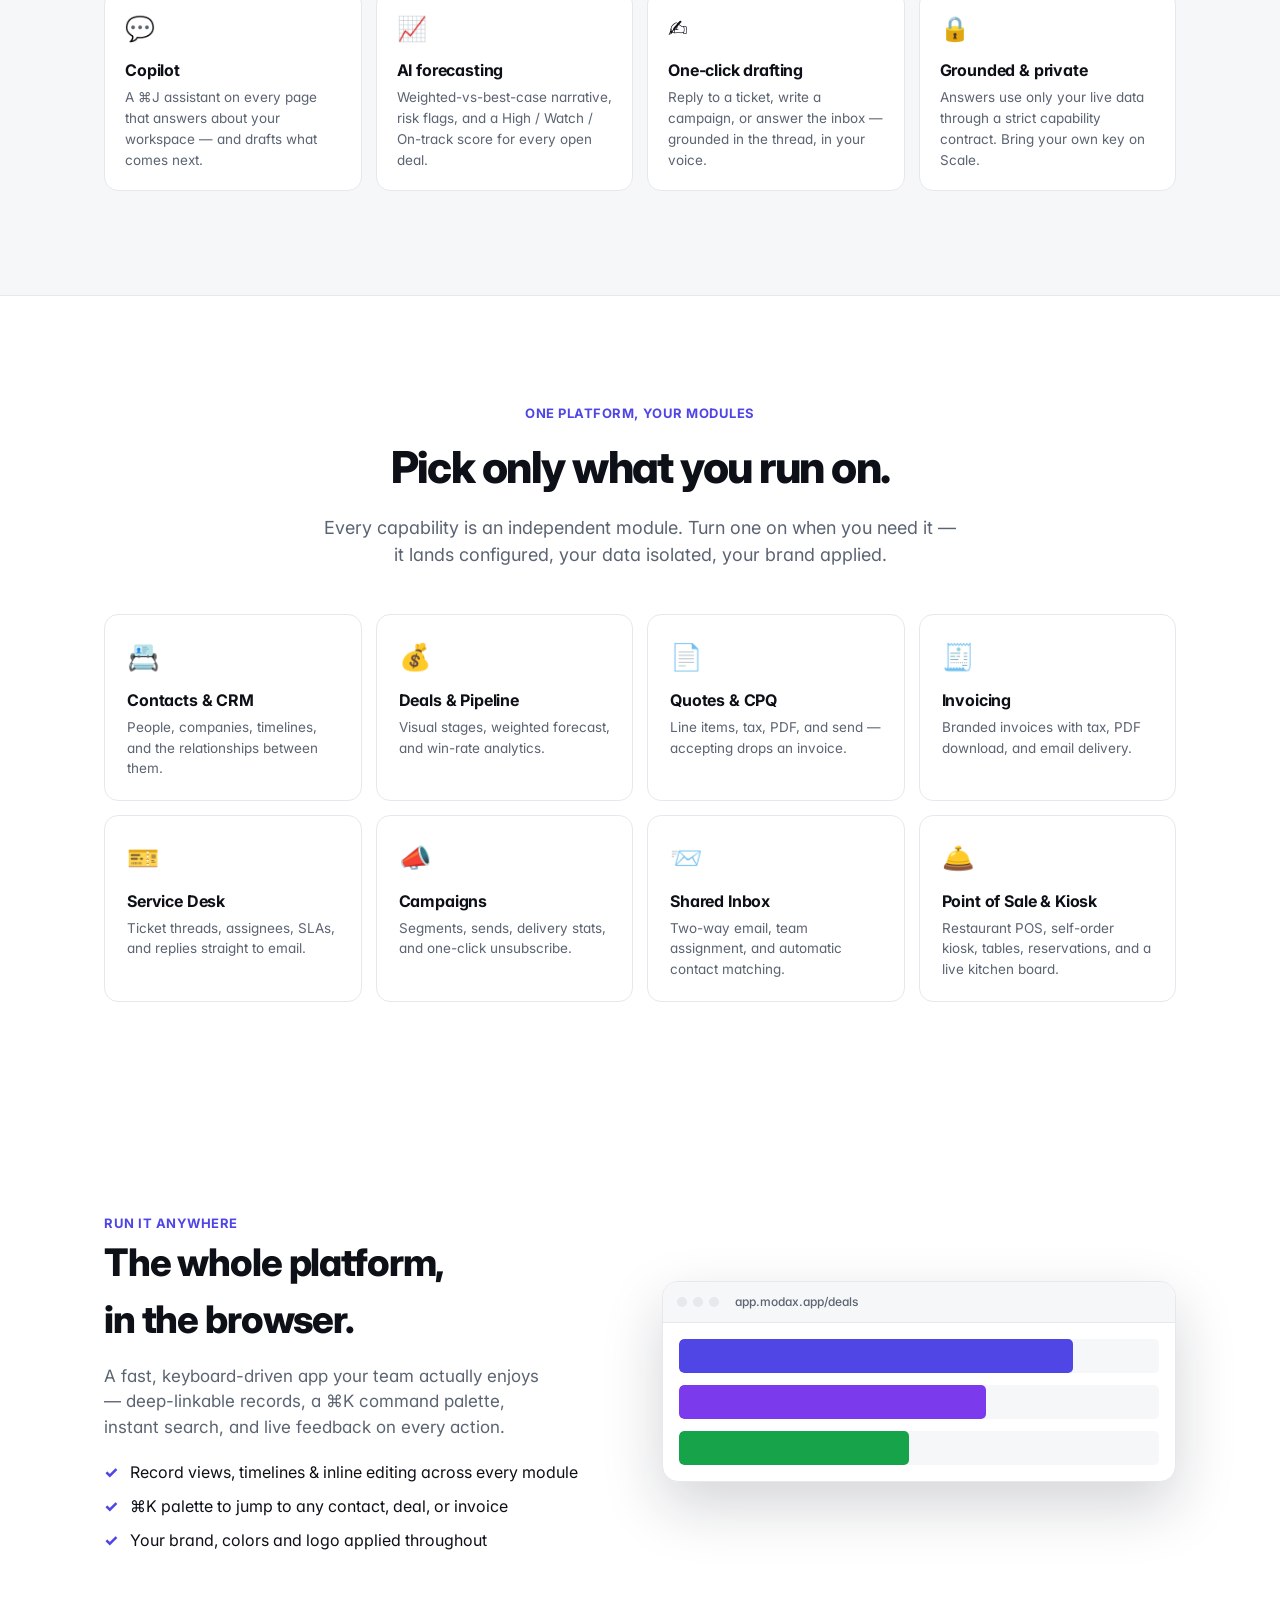
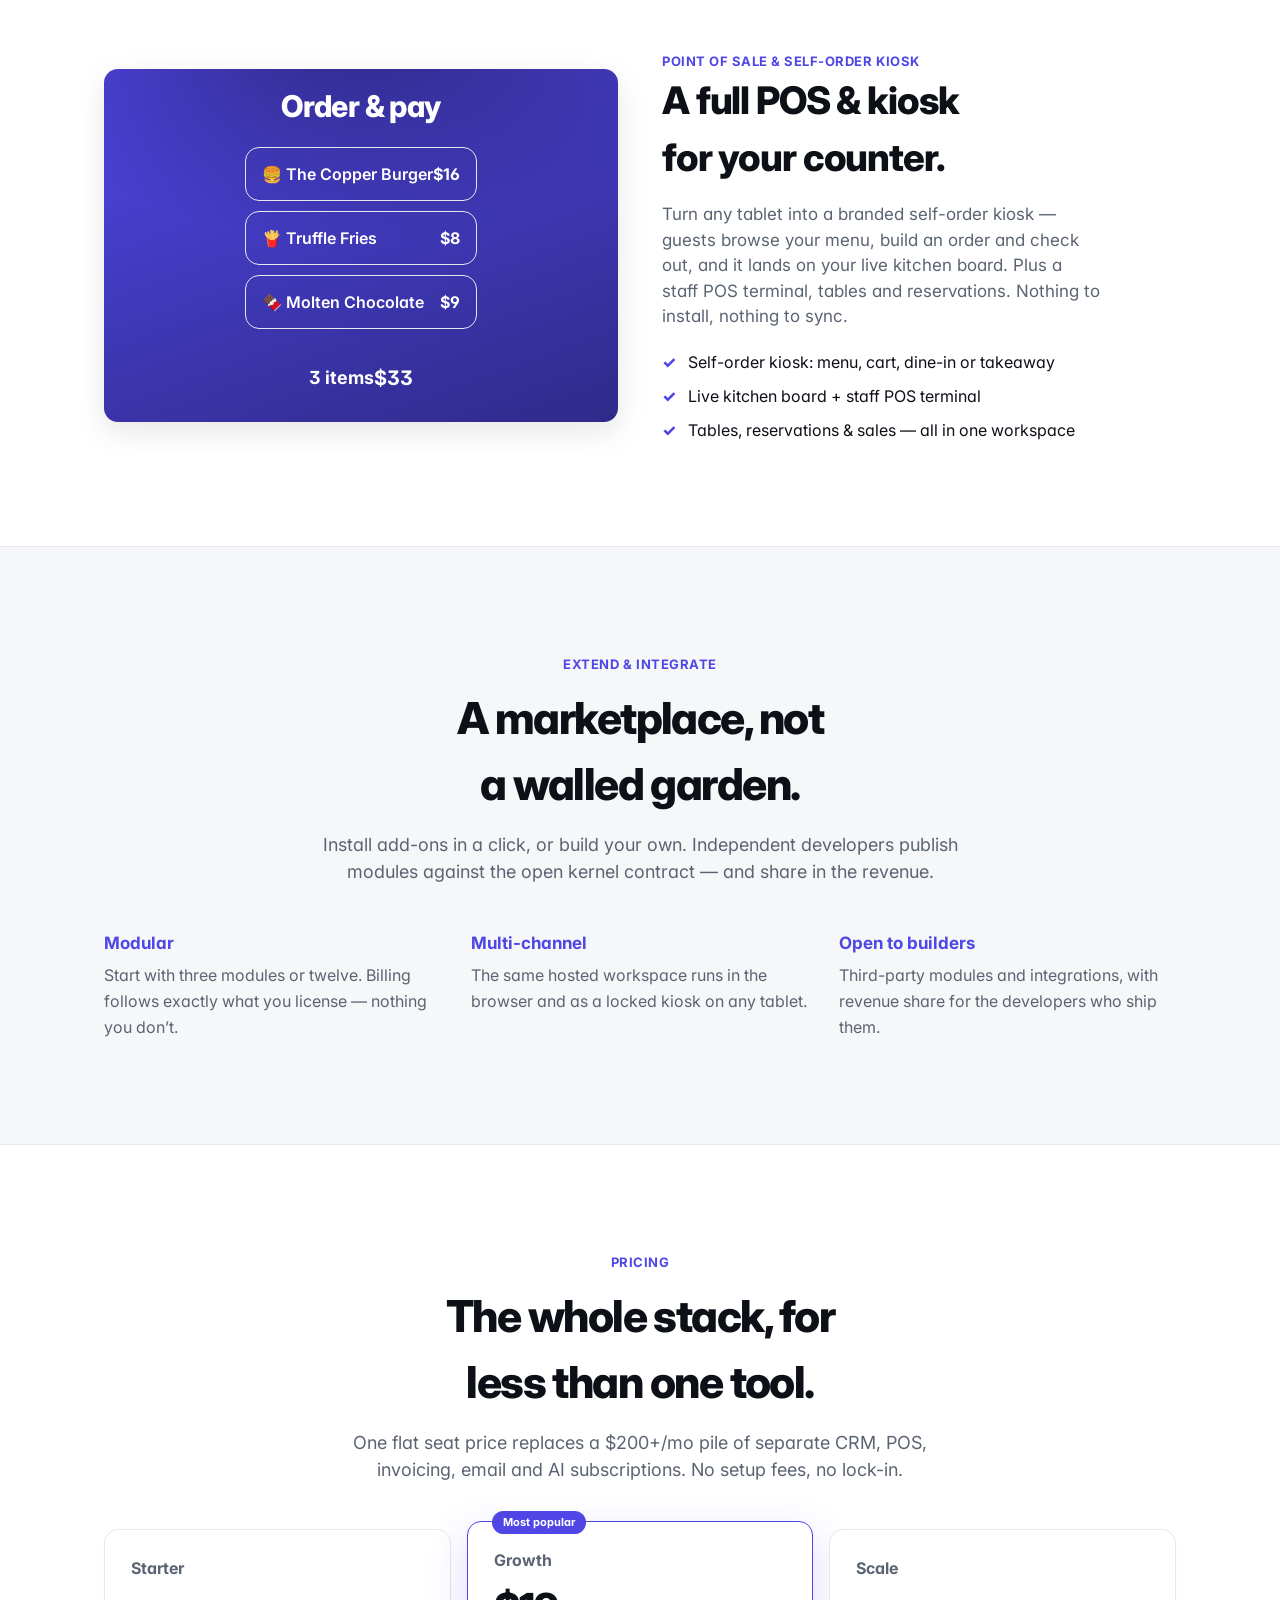
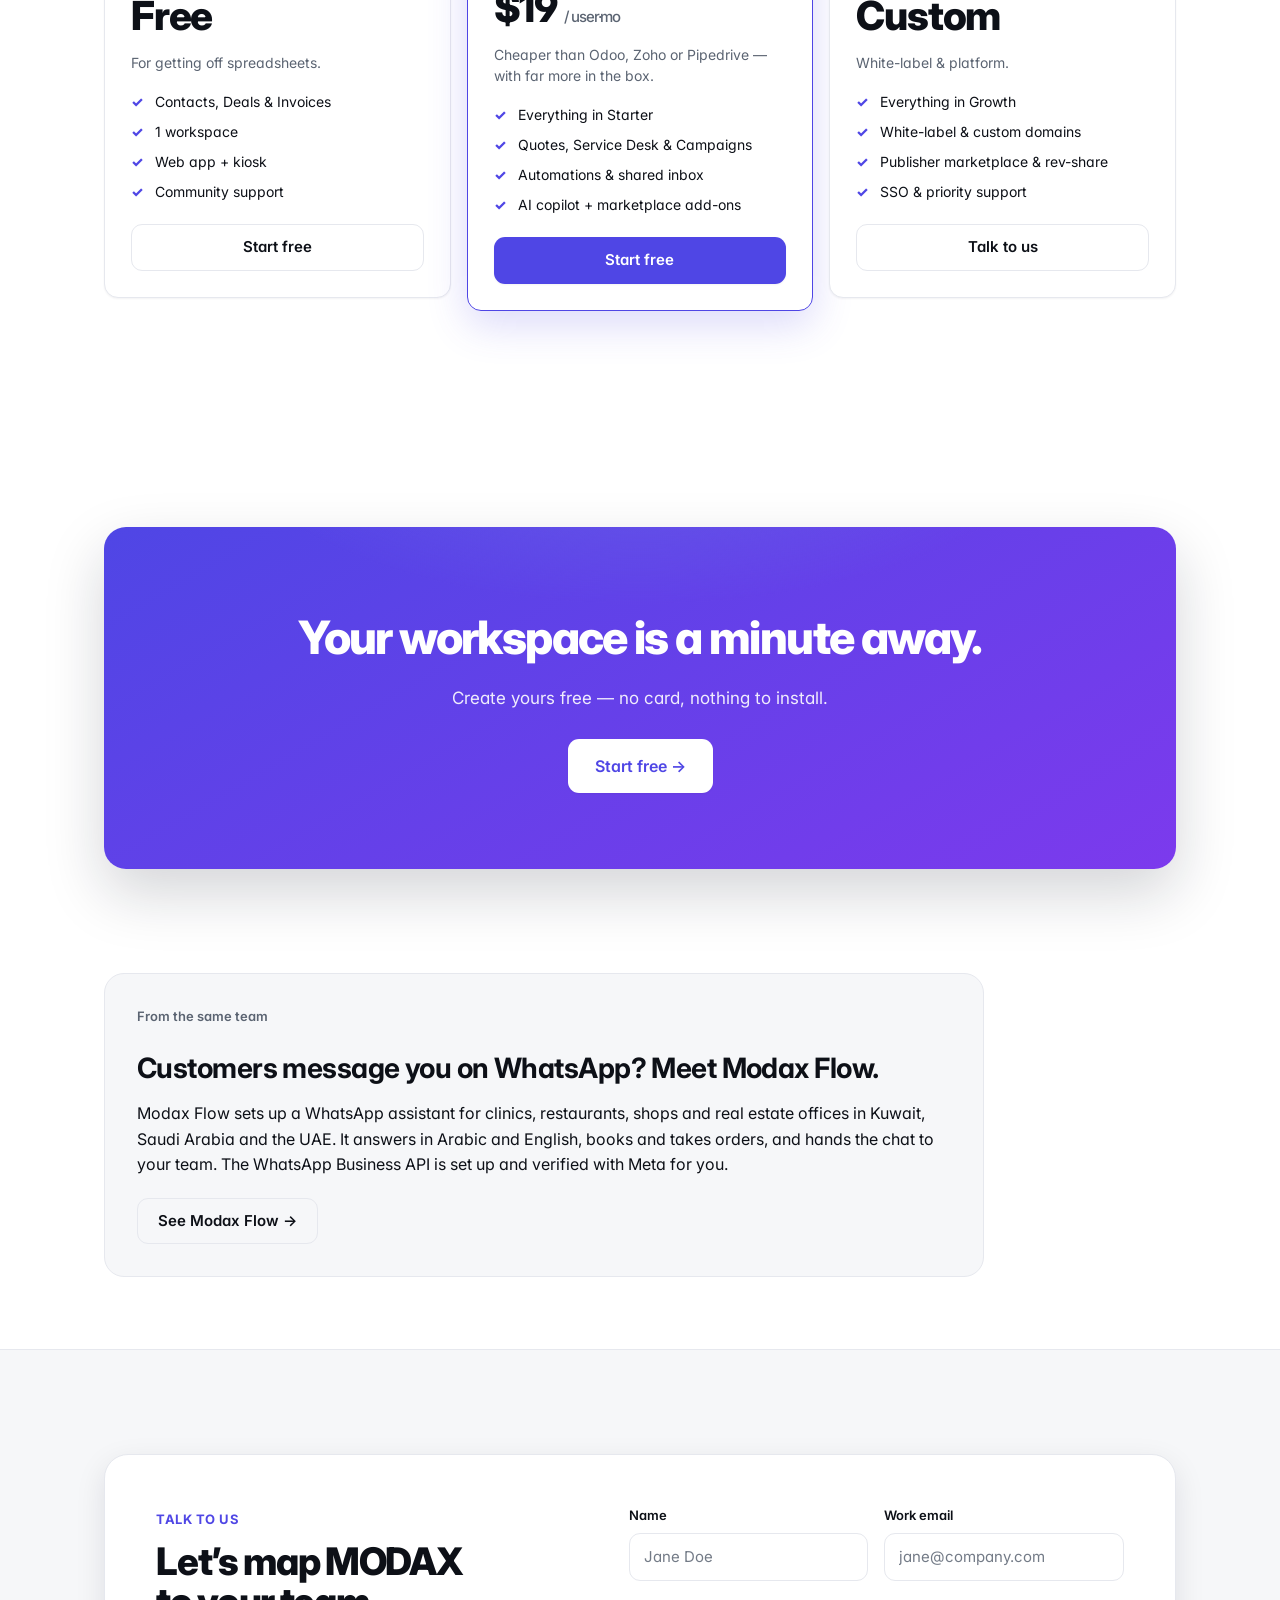
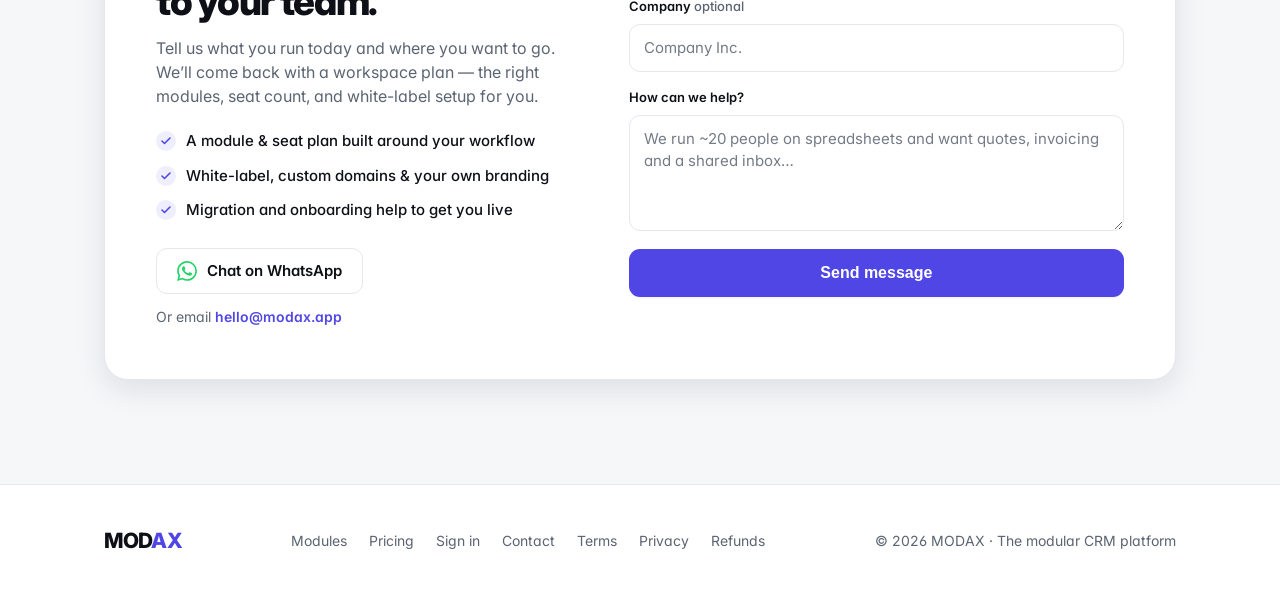
==== commit 9917315e: "Home: 'from the same team' section pointing WhatsApp buyers to Modax Flow (EN + AR)" ====
--- a/index.html
+++ b/index.html
@@ -4,12 +4,13 @@
   <meta charset="utf-8" />
   <meta name="viewport" content="width=device-width, initial-scale=1" />
   <title>MODAX — The AI-native modular CRM your business actually fits</title>
-  <meta name="description" content="MODAX is a hosted, modular CRM with AI built in — a copilot, daily briefings, AI forecasting and one-click drafting, all grounded in your real data. License only the modules you need: sales, invoicing, service, campaigns, kiosk. Web or branded kiosk. No installs." />
+  <meta name="description" content="MODAX: hosted modular CRM with an AI copilot. License only the modules you need: sales, invoicing, service desk, campaigns, kiosk. Free to start." />
+  <link rel="canonical" href="https://modax.app/" />
   <link rel="icon" href="/favicon.svg" type="image/svg+xml" />
   <link rel="preconnect" href="https://fonts.googleapis.com" />
   <link rel="preconnect" href="https://fonts.gstatic.com" crossorigin />
   <link href="https://fonts.googleapis.com/css2?family=Inter:wght@400;500;600;700;800&display=swap" rel="stylesheet" />
-  <link rel="stylesheet" href="/styles.css?v=wa1" />
+  <link rel="stylesheet" href="/styles.css?v=mf1" />
   <link rel="alternate" hreflang="en" href="https://modax.app/" />
   <link rel="alternate" hreflang="ar" href="https://modax.app/ar/" />
   <link rel="alternate" hreflang="x-default" href="https://modax.app/" />
@@ -24,6 +25,7 @@
   <meta name="twitter:image" content="https://modax.app/og.png" data-cms-attr="content:meta.ogImage" />
   <meta name="twitter:card" content="summary_large_image" />
   <meta name="theme-color" content="#4f46e5" />
+  <script type="application/ld+json">{"@context": "https://schema.org", "@graph": [{"@type": "Organization", "@id": "https://modax.app/#org", "name": "MODAX", "url": "https://modax.app/", "logo": "https://modax.app/favicon.svg", "email": "hello@modax.app", "parentOrganization": {"@type": "Organization", "name": "Khatib Designs Ltd", "url": "https://khatibdesigns.com/"}}, {"@type": "WebSite", "@id": "https://modax.app/#site", "url": "https://modax.app/", "name": "MODAX", "inLanguage": ["en", "ar"], "publisher": {"@id": "https://modax.app/#org"}}, {"@type": "SoftwareApplication", "@id": "https://modax.app/#app", "name": "MODAX", "applicationCategory": "BusinessApplication", "applicationSubCategory": "CRM", "operatingSystem": "Web", "url": "https://app.modax.app/", "description": "MODAX: hosted modular CRM with an AI copilot. License only the modules you need: sales, invoicing, service desk, campaigns, kiosk. Free to start.", "inLanguage": "en", "publisher": {"@id": "https://modax.app/#org"}, "offers": [{"@type": "Offer", "name": "Starter", "price": "0", "priceCurrency": "USD"}, {"@type": "Offer", "name": "Growth", "price": "19", "priceCurrency": "USD", "priceSpecification": {"@type": "UnitPriceSpecification", "price": "19", "priceCurrency": "USD", "unitText": "user per month"}}]}, {"@type": "WebPage", "@id": "https://modax.app/#page", "url": "https://modax.app/", "inLanguage": "en", "isPartOf": {"@id": "https://modax.app/#site"}, "about": {"@id": "https://modax.app/#app"}}]}</script>
 </head>
 <body>
   <!-- NAV -->
@@ -254,6 +256,18 @@
         <h2 data-cms="final.title">Your workspace is a minute away.</h2>
         <p data-cms="final.sub">Create yours free — no card, nothing to install.</p>
         <a class="btn btn-primary btn-lg" href="https://app.modax.app/signup" data-cms="final.cta">Start free →</a>
+      </div>
+    </div>
+  </section>
+
+  <!-- SISTER PRODUCT -->
+  <section class="sister" aria-labelledby="sister-h">
+    <div class="wrap">
+      <div class="sister-card reveal">
+        <p class="sister-eyebrow">From the same team</p>
+        <h2 id="sister-h">Customers message you on WhatsApp? Meet Modax Flow.</h2>
+        <p>Modax Flow sets up a WhatsApp assistant for clinics, restaurants, shops and real estate offices in Kuwait, Saudi Arabia and the UAE. It answers in Arabic and English, books and takes orders, and hands the chat to your team. The WhatsApp Business API is set up and verified with Meta for you.</p>
+        <a class="btn btn-ghost" href="https://modaxflow.com/">See Modax Flow →</a>
       </div>
     </div>
   </section>
--- a/styles.css
+++ b/styles.css
@@ -404,3 +404,10 @@
   .wa-float { transition: opacity .01ms linear, visibility .01ms linear; transform: none; }
   .wa-float.is-on { transform: none; }
 }
+
+/* sister product (Modax Flow) */
+.sister { padding: 0 0 72px; }
+.sister-card { border: 1px solid var(--border); border-radius: 20px; padding: 32px; background: var(--bg-2); max-width: 880px; }
+.sister-eyebrow { font-size: 13px; font-weight: 600; color: var(--muted, #6b7280); margin: 0 0 8px; }
+.sister-card h2 { margin: 0 0 12px; font-size: clamp(22px, 3vw, 28px); letter-spacing: -0.02em; }
+.sister-card p { margin: 0 0 20px; line-height: 1.6; }
